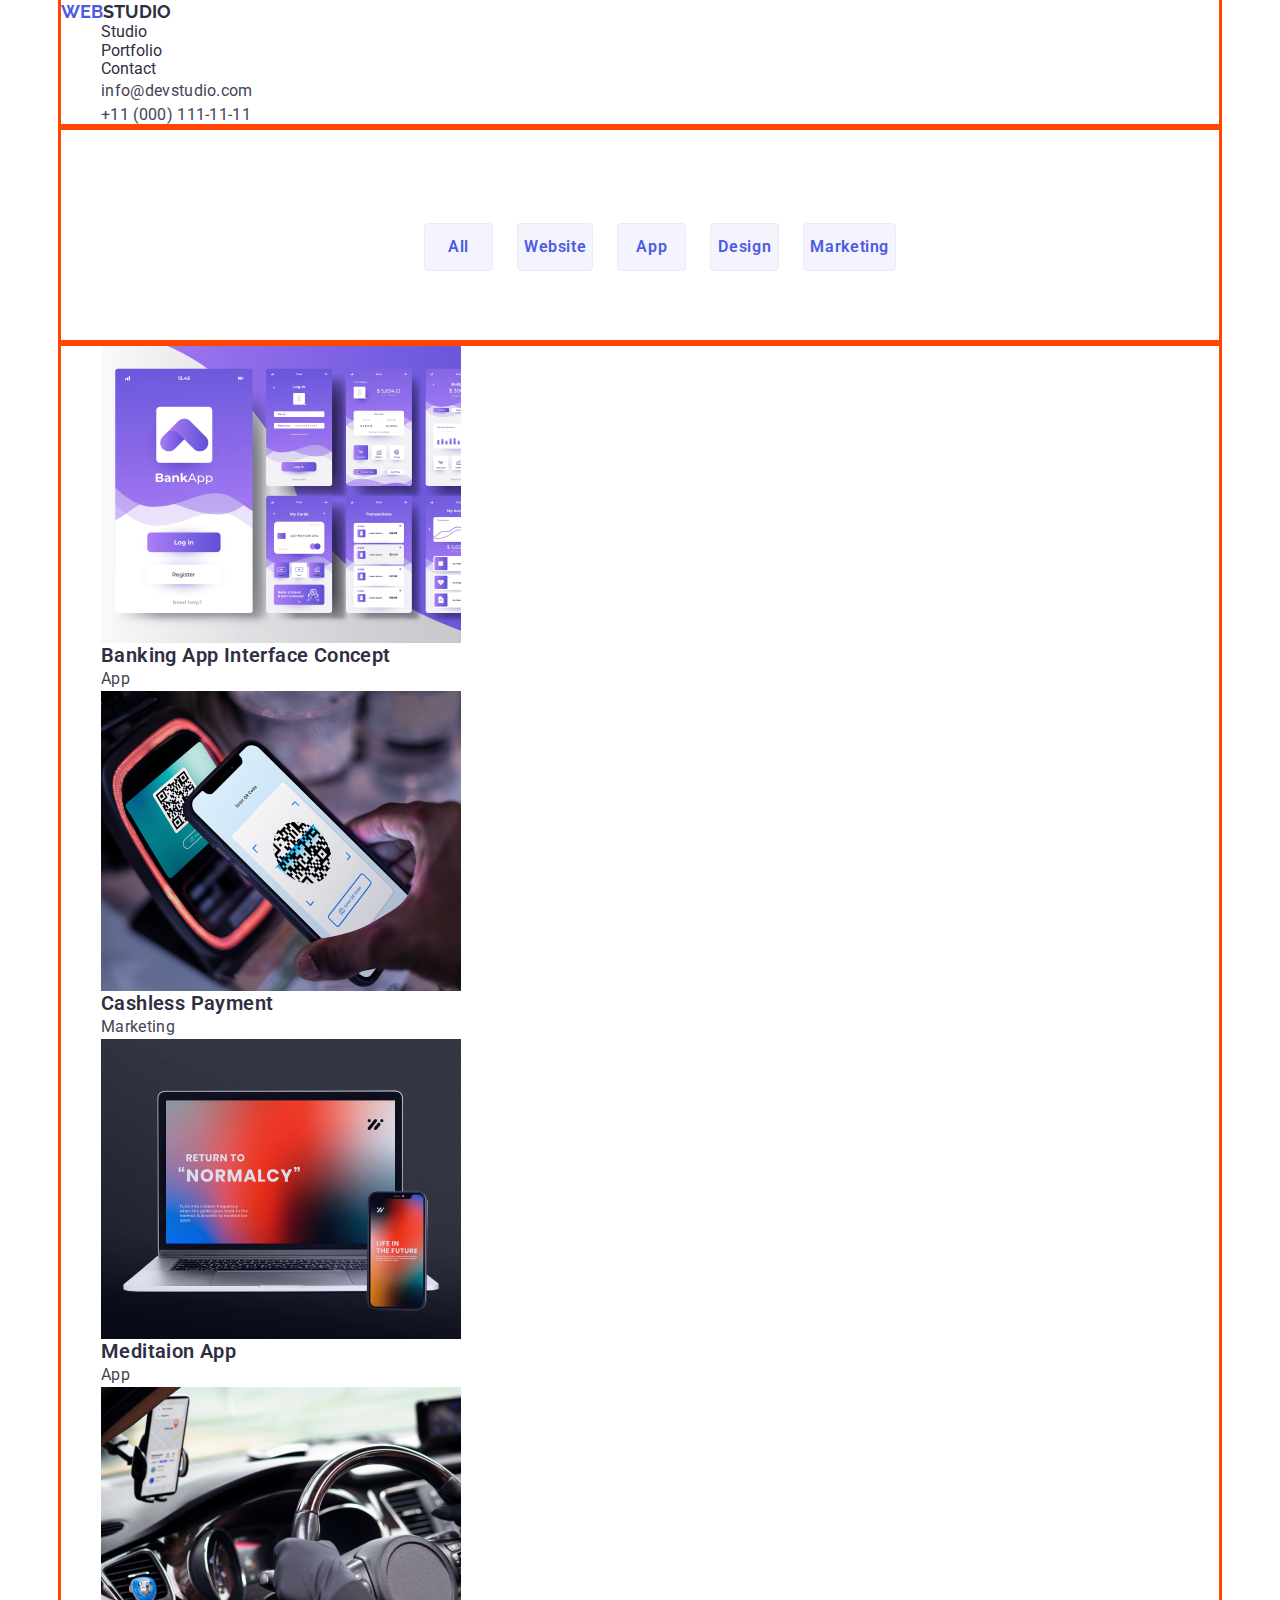
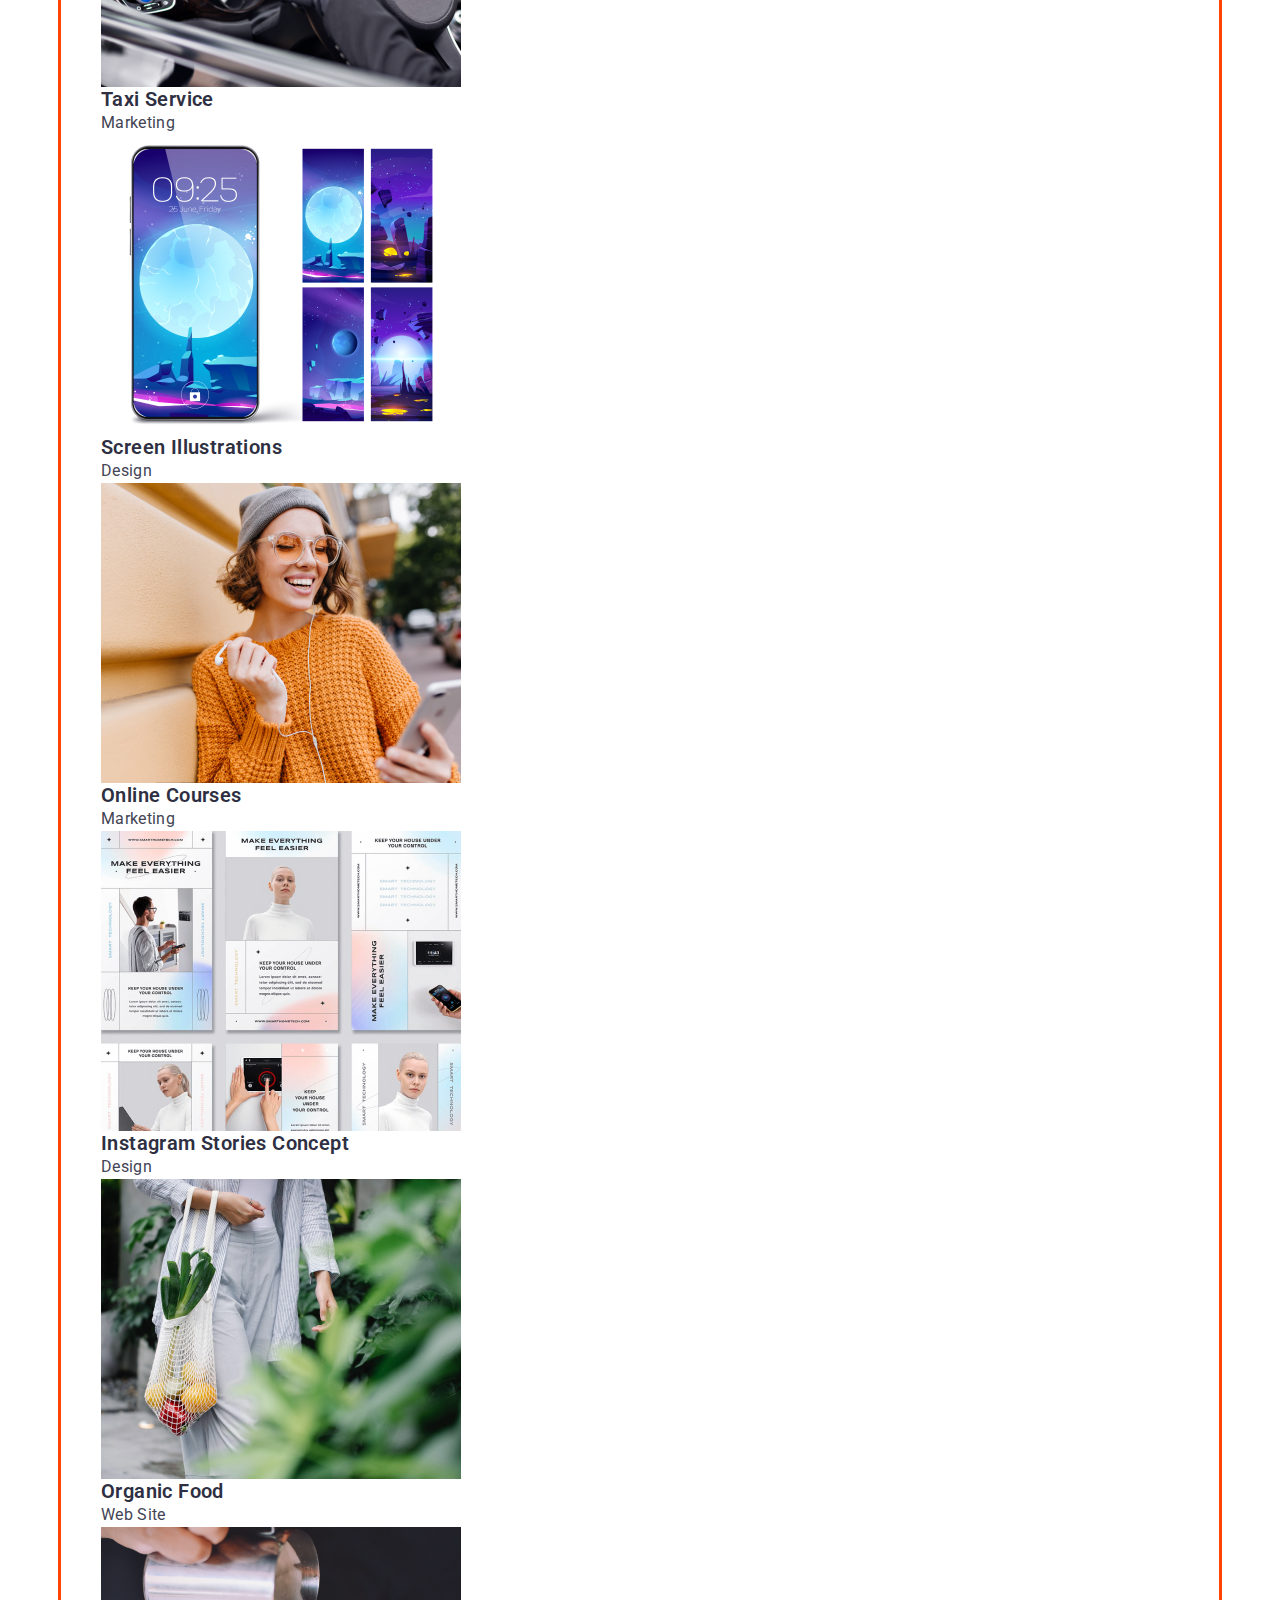
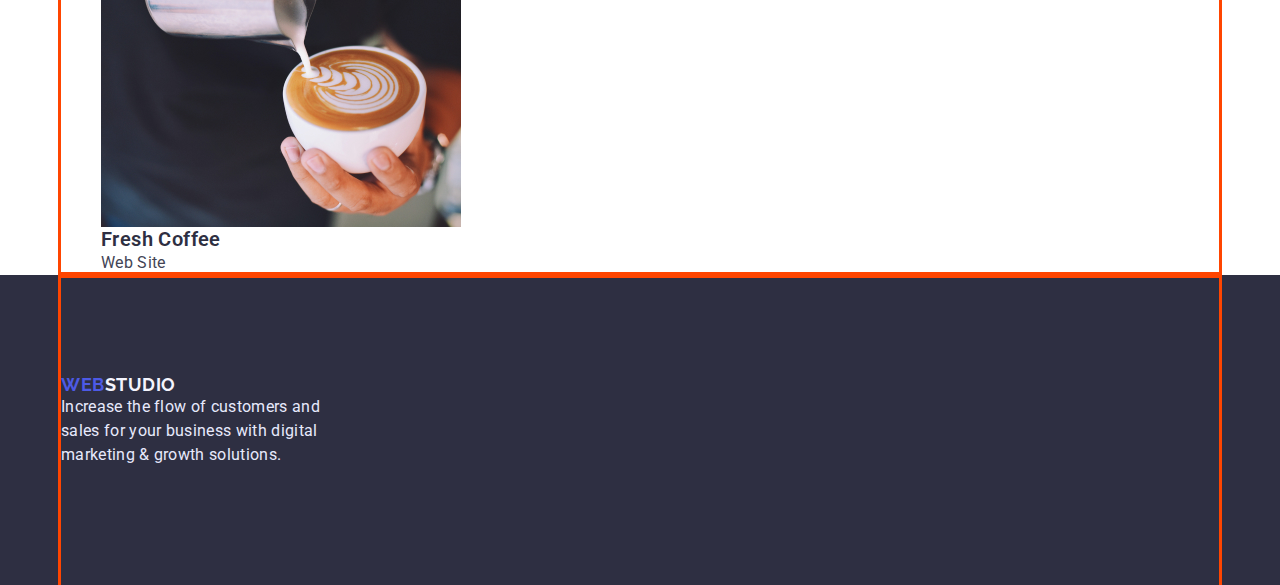
==== portfolio.html @ 795d3975 "portfolio blocks" ====
<!DOCTYPE html>
<html lang="en">
<head>
    <meta charset="UTF-8">
    <meta http-equiv="X-UA-Compatible" content="IE=edge">
    <meta name="viewport" content="width=device-width, initial-scale=1.0">
    <title>Portfolio</title>
    <link rel="preconnect" href="https://fonts.googleapis.com">
    <link rel="preconnect" href="https://fonts.gstatic.com" crossorigin>
    <link href="https://fonts.googleapis.com/css2?family=Raleway:wght@700&family=Roboto:wght@400;500;700;900&display=swap" rel="stylesheet">    
    <link rel="stylesheet" href="https://cdnjs.cloudflare.com/ajax/libs/modern-normalize/1.0.0/modern-normalize.min.css"/>
    <link rel="stylesheet" href="css/styles.css">
</head>
<body class="body">
   
    <!--header-->
    <header class="header">
        <div class="container">
            <a href="./index.html" class="logo">Web<span class="logo-studio">Studio</span></a>
            <nav>
                <ul class="nav">
                    <li class="nav-member"><a href ="./index.html" class="nav-link">Studio</a></li>
                    <li class="nav-member"><a href ="./portfolio.html" class="nav-link">Portfolio</a></li>
                    <li class="nav-member"><a href ="./contact.html" class="nav-link">Contact</a></li>
                  </ul>
                  <uL class="contacts">
                    <li class="contacts-member"><a href="mailto:info@devstudio.com" class="contacts-link">info@devstudio.com</a></li>
                    <li class="contacts-member"><a href="tel:+11(000)111-11-11" class="contacts-link">+11 (000) 111-11-11</a></li>
                </ul>
            </nav>
        </div>
    </header>   
    <!--main-->
    <main>
        <div class="container">
        <h1 class="hidden"></h1>
         <ul class="button-list">
            <li class="button-list-member"><button type="button" class="portfolio-button">All</button></li>
            <li class="button-list-member"><button type="button" class="portfolio-button">Website</button></li>
            <li class="button-list-member"><button type="button" class="portfolio-button">App</button></li>
            <li class="button-list-member"><button type="button" class="portfolio-button">Design</button></li>
            <li class="button-list-member"><button type="button" class="portfolio-button">Marketing</button></li>
         </ul>
        </div>
    <div class="container">
        <ul class="image-list">
            <li class="image-list-member"><img src = "./images/portf1.jpg" alt ="Image missing" width="360"> 
                <h3 class="image-title">Banking App Interface Concept</h3><p class="image-type">App</p>
            </li>
            <li class="image-list-member"><img src = "./images/portf2.jpg" alt ="Image missing" width="360"> 
                <h3 class="image-title">Cashless Payment</h3><p class="image-type">Marketing</p>
            </li>
            <li class="image-list-member"><img src = "./images/portf3.jpg" alt ="Image missing" width="360"> 
                <h3 class="image-title">Meditaion App</h3><p class="image-type">App</p>
            </li>
            <li class="image-list-member"><img src = "./images/portf4.jpg" alt ="Image missing" width="360"> 
               <h3 class="image-title">Taxi Service</h3><p class="image-type">Marketing</p>
            </li>
            <li class="image-list-member"><img src = "./images/portf5.jpg" alt ="Image missing" width="360"> 
               <h3 class="image-title">Screen Illustrations</h3><p class="image-type">Design</p>
            </li>
            <li class="image-list-member"><img src = "./images/portf6.jpg" alt ="Image missing" width="360"> 
                <h3 class="image-title">Online Courses</h3><p class="image-type">Marketing</p>
            </li>
            <li class="image-list-member"><img src = "./images/portf7.jpg" alt ="Image missing" width="360"> 
                <h3 class="image-title">Instagram Stories Concept</h3><p class="image-type">Design</p>
            </li>
            <li class="image-list-member"><img src = "./images/portf8.jpg" alt ="Image missing" width="360"> 
                <h3 class="image-title">Organic Food</h3><p class="image-type">Web Site</p>
            </li>
            <li class="image-list-member"><img src = "./images/portf9.jpg" alt ="Image missing" width="360"> 
                <h3 class="image-title">Fresh Coffee</h3><p class="image-type">Web Site</p>
           </li>
        </ul>
    </div>
    </main>
    <!--footer-->
    <footer class="footer">
        <div class="container-footer">
            <a href="./index.html" class="footer-logo">Web<span class="footer-logo-studio">Studio</span></a>
            <p class="footer-text"> Increase the flow of customers and sales for your business 
            with digital marketing & growth solutions.</p>
        </div>
    </footer>
</body>
</html>
---- css/styles.css ----
/* header color #2E2F42;*/
/*standard color #434455;*/
/*accent color for buttons, :hover, :active and other stuff #4D5AE5;*/

/*-------------common styles-------------*/

/*root*/
:root{
--standard-white-color: #ffffff;
--text-color: #434455;
--title-text-color: #2E2F42;
--subtle-dark-color: #8E8F99;
--active-color: #4D5AE5;
--accent-color: #E7E9FC;
--light-white-color: #F4F4FD;

}
/*box-sizing*/
*, ::after,::before{
    box-sizing: border-box;
}
/*blocking header margins*/
img {
    display: block;
}
h1,h2,h3,h4,h5,h6, ul, li, p {
    margin: 0;
}
/* pages background color */
.body{
   background-color: var(--standard-white-color);
   color: var(--text-color);
   font-family: Roboto, Raleway, sans-serif;
   
}
/*container*/
.container{
    width: 1158px;
    margin-left: auto;
    margin-right: auto;
    outline: 3px solid orangered;
   
}
.container-footer{
    width: 1158px;
    margin-left: auto;
    margin-right: auto;
    outline: 3px solid orangered;
    height: 310px;
    padding-top: 100px;
    padding-bottom: 100px;
}
/*logo, contacts and nav*/

.logo{
    font-family: 'Raleway', sans-serif;
  
    font-weight: 700;
    font-size: 18px;
    line-height: 1.3;
    color: var(--active-color);
    text-decoration: none;
    text-transform: uppercase;

}
.logo-studio{
    font-family: 'Raleway', sans-serif;
    font-weight: 700;
    font-size: 18px;
    line-height: 1.3;
    color: var(--title-text-color);
    text-decoration: none;
    text-transform: uppercase;

}
.nav-link{
    color: var(--title-text-color);
    text-decoration: none;
}
.nav-member{
    list-style-type: none;    
}
.nav-member:not(:last-child){
    padding-right: 40px;
}
.contacts-member{
    list-style-type: none;
}
.contacts-member:not(:last-child){
    padding-right: 40px;
}

.contacts-link{
    color: var(--text-color);
    text-decoration: none;
    font-size: 16px;
    line-height: 1.5;
    letter-spacing: 0.02em;
}

/*footer*/
.footer{
    background: var(--title-text-color);
    

}
.footer-logo{
    font-family: 'Raleway', sans-serif;
    font-weight: 700;
    font-size: 18px;
    line-height: 1.16;
    align-items: center;
    letter-spacing: 0.03em;
    text-transform: uppercase;
    color: var(--active-color);
    text-decoration: none;
    width: 44px;
    height: 22px;
    
}
.footer-logo-studio{
    font-family: 'Raleway', sans-serif;
    font-weight: 700;
    font-size: 18px;
    line-height: 1.16;
    align-items: center;
    letter-spacing: 0.03em;
    text-transform: uppercase;
    color: var(--light-white-color);
    text-decoration: none;
    width: 44px;
    height: 22px;
    
}
.footer-text{
    font-weight: 400;
    font-size: 16px;
    line-height: 1.5;
    letter-spacing: 0.02em;
    color: var(--accent-color);
    width: 264px;
    height: 72px;
   
}

 /*-------------index.html styles-------------*/
/*banner*/
.banner{
    background: var(--title-text-color);
    text-align: center;
    width: 1158px;
    margin-left: auto;
    margin-right: auto;
   
}
.banner-logo{
    font-weight: 600;
    font-size: 56px;
    line-height: 1.07;
    letter-spacing: 0.02em;
    color: var(--standard-white-color);
    margin-bottom: 48px;
    padding-top: 192px;

}
/*button index.html*/
.button{
    font-family: 'Roboto', sans-serif;
    font-weight: 600;
    font-size: 16px;
    line-height: 1.18;
    letter-spacing: 0.04em;
    color: var(--standard-white-color);
    border-color: transparent;
    background: var(--active-color);
    box-shadow: 0px 4px 4px rgba(0, 0, 0, 0.15);
    border-radius: 4px;
    cursor: pointer;
    width: 170px;
    height: 51px;
    margin-bottom: 192px;
    
    
    }
/*important-points index.html*/
.important-points{
    display:flex;
    padding-top: 120px;
    flex-wrap: nowrap;
    
}

.important-points-member{
    padding-right: 24px;
}
.important-points-member{
    list-style-type: none;
    width: 288px;
}
.important-points-title{
    font-weight: 600;
    font-size: 20px;
    line-height: 1.2;
    letter-spacing: 0.02em;
    color: var(--title-text-color);
    padding-bottom: 8px;
    
}
.important-points-description{
    font-size: 16px;
    line-height: 1.5;
    letter-spacing: 0.02em;
    color: var(--text-color);
}
/*activities index.html*/
.activities-title{
    font-weight: 600;
    font-size: 36px;
    line-height: 1.11;
    text-align: center;
    letter-spacing: 0.02em;
    text-transform: capitalize;
    color: var(--title-text-color);
   padding-bottom: 72px;
   padding-top: 120px;
}
.activities-list{
    padding-bottom: 120px;
}
.activities-member{
    list-style-type: none;
}
/*teamcards index.html*/
.teamcards-member{
    list-style-type: none;
     
}
.teamcards{
    background: var(--light-white-color);
}


.teamcards-title{
    font-weight: 600;
    font-size: 36px;
    line-height: 1.11;
    text-align: center;
    letter-spacing: 0.02em;
    text-transform: capitalize;
    color: var(--title-text-color);
    padding-top: 120px;
    padding-bottom: 72px;
    
}
.teamcards-list{
    padding-bottom: 72px;
}
/*-------------portfolio.html styles-------------*/
/*buttons and image lists*/
.hidden{
    position: absolute;
    width: 1px;
    height: 1px;
    margin: -1px;
    border: 0;
    padding: 0;
    white-space: nowrap;
    clip-path: inset(100%);
    clip: rect(0 0 0 0);
    overflow: hidden;
}
.button-list{
    display: flex;
    padding-top: 96px;
    padding-bottom: 72px;
    justify-content: center ;
}
.button-list-member{
list-style-type: none;
}
.button-list-member:not(:last-child){
    padding-right: 24px;
}
.image-list-member{
    list-style-type: none;
}
.portfolio-button{
    font-family: 'Roboto', sans-serif;
    font-weight: 600;
    font-size: 16px;
    line-height: 1.5;
    letter-spacing: 0.04em;
    color: var(--active-color);
    background: var(--light-white-color);
    border: 1px solid var(--accent-color);
    border-radius: 4px;
    cursor: pointer;
    min-width: 69px;
    height: 48px;
}


.image-title{
    font-weight: 600;
    font-size: 20px;
    line-height: 1.2;
    letter-spacing: 0.02em;
    color: var(--title-text-color);
}
.image-type{
    font-size: 16px;
    line-height: 1.5;
    letter-spacing: 0.02em;
    color: var(--text-color);
    
}
/*-------------hover and active styles for both pages-------------*/
.nav-link:hover{
    color: var(--active-color);
}
.contacts-link:hover{
    color: var(--active-color);
}
.button:hover{
    background: var(--active-color);
    box-shadow: 0px 1px 6px rgba(46, 47, 66, 0.08), 0px 1px 1px rgba(46, 47, 66, 0.16), 0px 2px 1px rgba(46, 47, 66, 0.08);
    border-radius: 4px;
}
.portfolio-button:active{
    color: var(--standard-white-color);
    background: var(--active-color);
    box-shadow: 0px 3px 1px rgba(0, 0, 0, 0.1), 0px 2px 1px rgba(0, 0, 0, 0.08), 0px 2px 2px rgba(0, 0, 0, 0.12);
    border-radius: 4px;
     border: var(--active-color)
}
.portfolio-button:hover{
    color: var(--standard-white-color);
    background: var(--active-color);
    box-shadow: 0px 1px 6px rgba(46, 47, 66, 0.08), 0px 1px 1px rgba(46, 47, 66, 0.16), 0px 2px 1px rgba(46, 47, 66, 0.08);
    border-radius: 4px;
    border: var(--active-color);
}
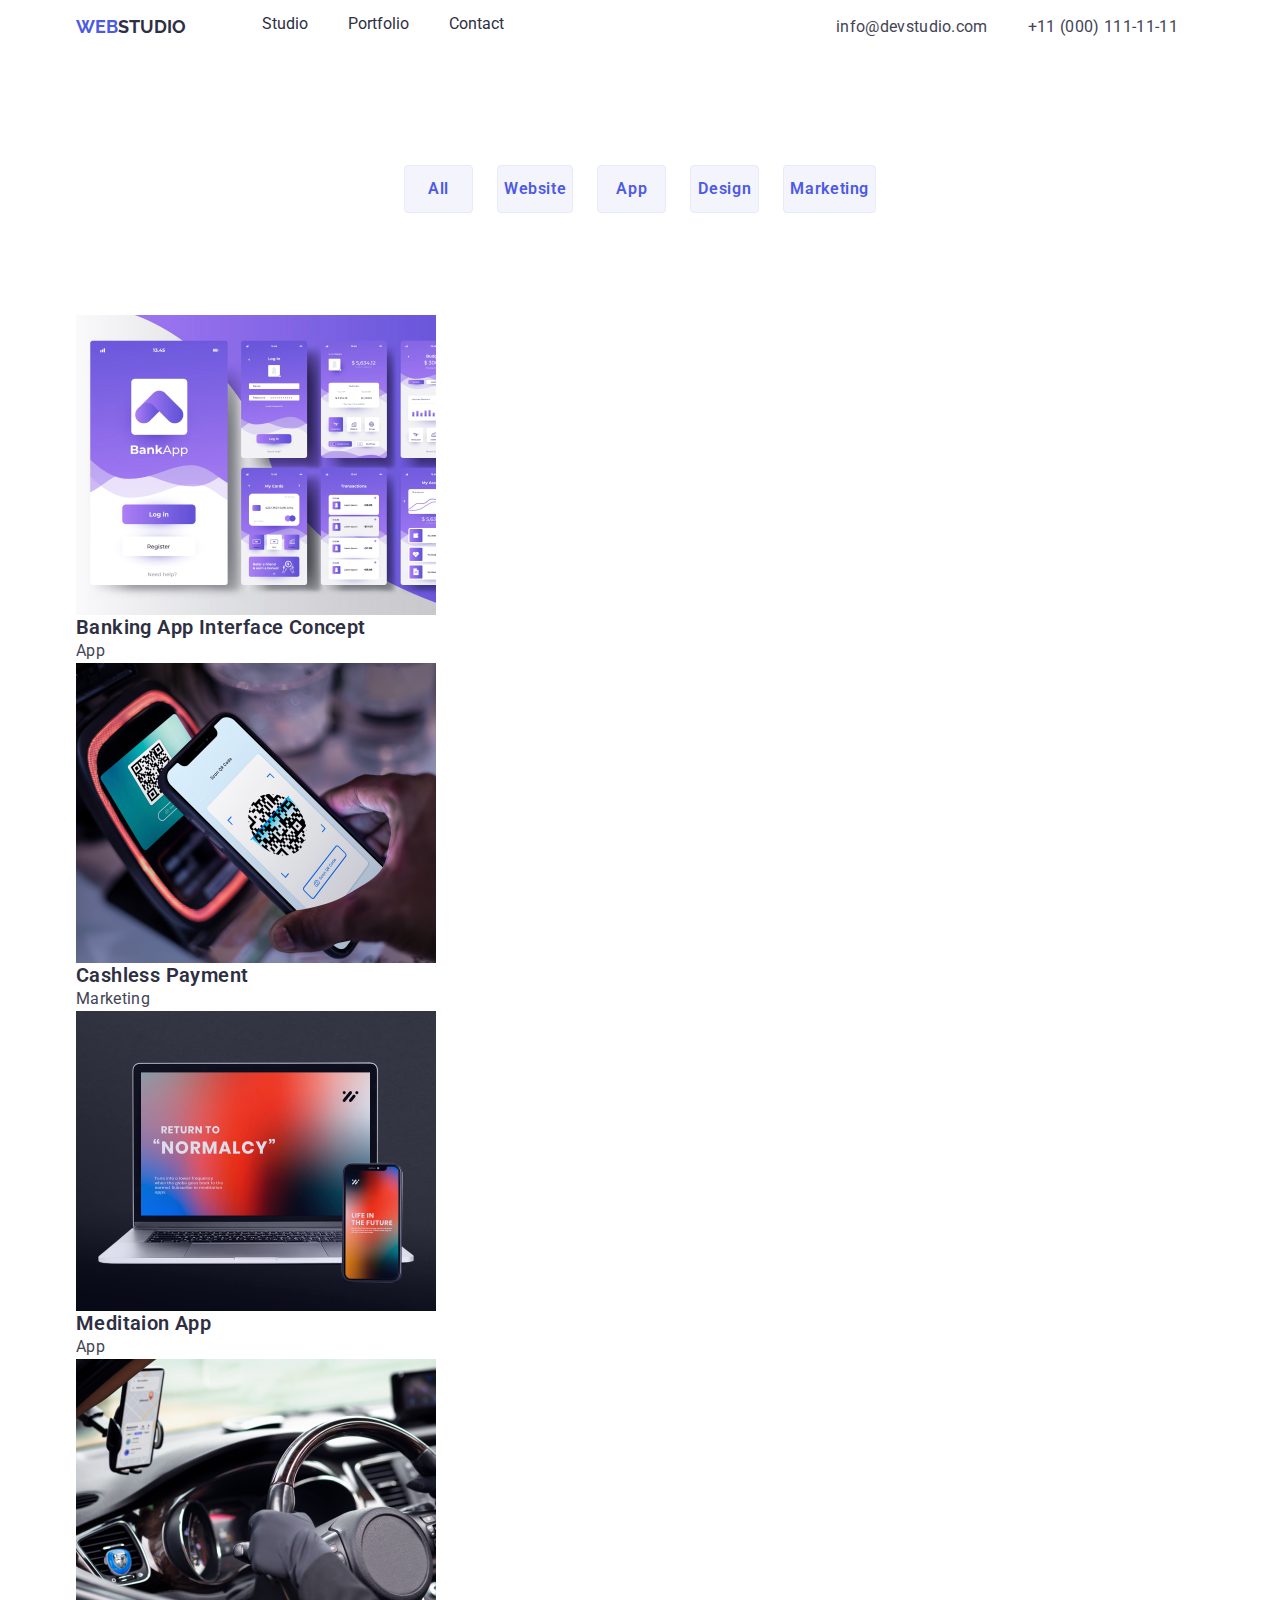
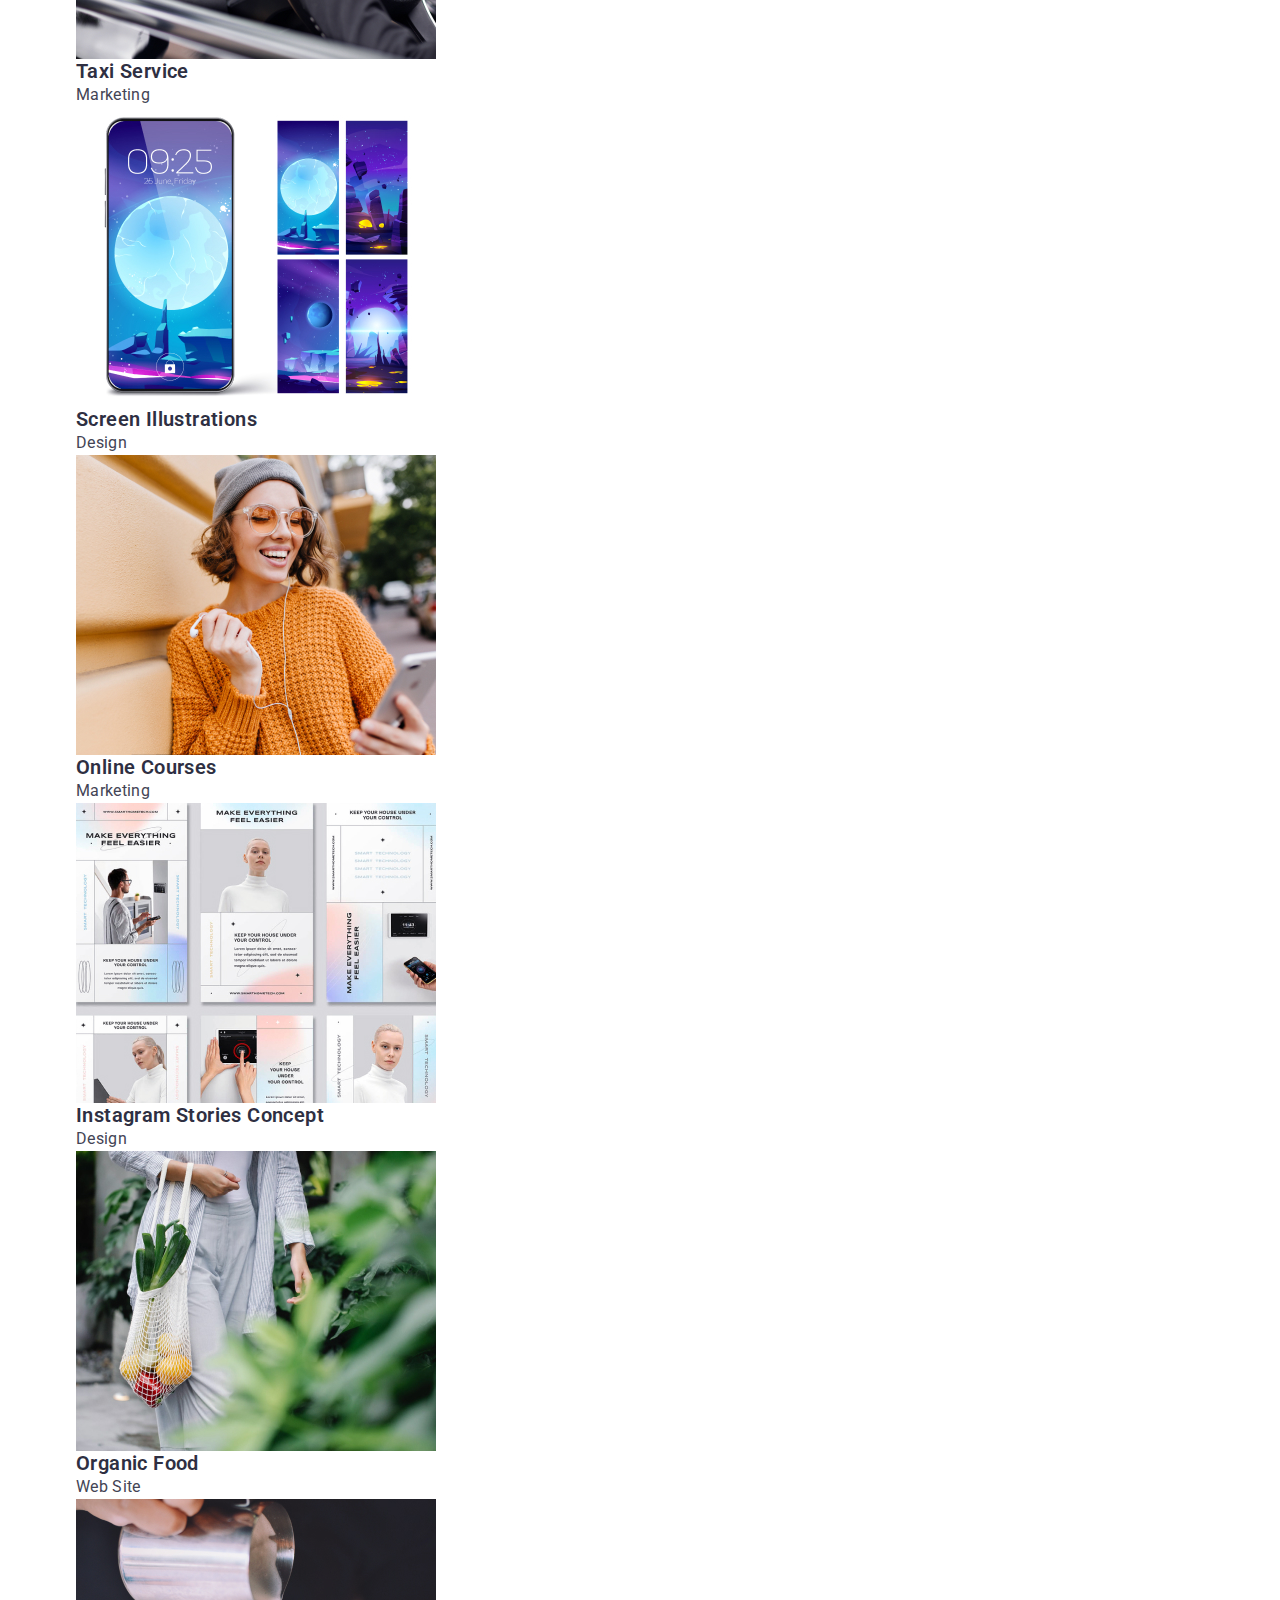
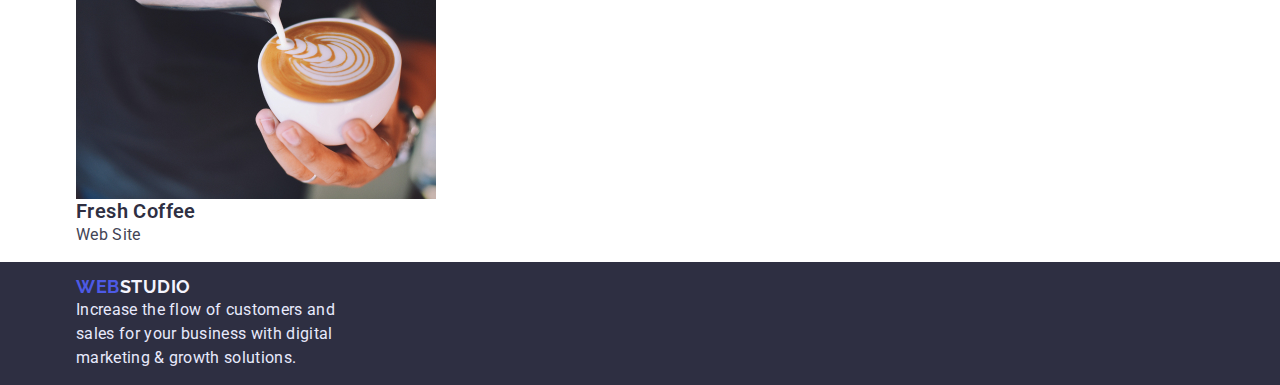
==== commit 82ba4dea: "header fix" ====
--- a/portfolio.html
+++ b/portfolio.html
@@ -15,20 +15,20 @@
    
     <!--header-->
     <header class="header">
-        <div class="container">
+        <nav class="container">
             <a href="./index.html" class="logo">Web<span class="logo-studio">Studio</span></a>
-            <nav>
-                <ul class="nav">
+            
+                <ul class="nav-list">
                     <li class="nav-member"><a href ="./index.html" class="nav-link">Studio</a></li>
                     <li class="nav-member"><a href ="./portfolio.html" class="nav-link">Portfolio</a></li>
                     <li class="nav-member"><a href ="./contact.html" class="nav-link">Contact</a></li>
-                  </ul>
-                  <uL class="contacts">
+                </ul>
+                <ul class="contacts">
                     <li class="contacts-member"><a href="mailto:info@devstudio.com" class="contacts-link">info@devstudio.com</a></li>
                     <li class="contacts-member"><a href="tel:+11(000)111-11-11" class="contacts-link">+11 (000) 111-11-11</a></li>
                 </ul>
             </nav>
-        </div>
+       
     </header>   
     <!--main-->
     <main>
--- a/css/styles.css
+++ b/css/styles.css
@@ -25,6 +25,7 @@
 }
 h1,h2,h3,h4,h5,h6, ul, li, p {
     margin: 0;
+    padding: 0;
 }
 /* pages background color */
 .body{
@@ -38,20 +39,29 @@
     width: 1158px;
     margin-left: auto;
     margin-right: auto;
-    outline: 3px solid orangered;
+    padding: 15px 15px;
+    
    
 }
 .container-footer{
     width: 1158px;
     margin-left: auto;
     margin-right: auto;
-    outline: 3px solid orangered;
-    height: 310px;
     padding-top: 100px;
     padding-bottom: 100px;
+    padding: 15px 15px;
 }
 /*logo, contacts and nav*/
-
+nav{
+    display: flex;
+}
+.nav-list{
+    display: flex;
+}
+
+.contacts{
+    display: flex;
+}
 .logo{
     font-family: 'Raleway', sans-serif;
   
@@ -80,14 +90,20 @@
 .nav-member{
     list-style-type: none;    
 }
-.nav-member:not(:last-child){
-    padding-right: 40px;
+.nav-list{
+    margin-left: 76px;
+}
+.nav-list li:not(:last-child){
+    margin-right: 40px;
+}
+.contacts{
+    margin-left: 332px;
 }
 .contacts-member{
     list-style-type: none;
 }
-.contacts-member:not(:last-child){
-    padding-right: 40px;
+.contacts li:not(:last-child){
+  margin-right: 40px;
 }
 
 .contacts-link{
@@ -148,9 +164,7 @@
 .banner{
     background: var(--title-text-color);
     text-align: center;
-    width: 1158px;
-    margin-left: auto;
-    margin-right: auto;
+    
    
 }
 .banner-logo{
@@ -178,24 +192,23 @@
     cursor: pointer;
     width: 170px;
     height: 51px;
-    margin-bottom: 192px;
-    
-    
+    margin-bottom: 192px;  
     }
 /*important-points index.html*/
 .important-points{
     display:flex;
     padding-top: 120px;
     flex-wrap: nowrap;
-    
-}
+  
+}
+
 
 .important-points-member{
-    padding-right: 24px;
-}
-.important-points-member{
-    list-style-type: none;
-    width: 288px;
+    list-style-type: none;
+    width: 264px;
+}
+.important-points li:not(:last-child){
+    margin-right: 24px;
 }
 .important-points-title{
     font-weight: 600;
@@ -221,24 +234,30 @@
     letter-spacing: 0.02em;
     text-transform: capitalize;
     color: var(--title-text-color);
-   padding-bottom: 72px;
-   padding-top: 120px;
+    padding-bottom: 72px;
+    padding-top: 120px;
 }
 .activities-list{
     padding-bottom: 120px;
+    display: flex;
 }
 .activities-member{
     list-style-type: none;
+}
+.activities-list li:not(:last-child){
+   margin-right: 24px;
 }
 /*teamcards index.html*/
 .teamcards-member{
     list-style-type: none;
-     
-}
+}
+
 .teamcards{
     background: var(--light-white-color);
 }
-
+.teamcards-list li:not(:last-child){
+   margin-right: 24px;
+}
 
 .teamcards-title{
     font-weight: 600;
@@ -254,6 +273,7 @@
 }
 .teamcards-list{
     padding-bottom: 72px;
+    display: flex;
 }
 /*-------------portfolio.html styles-------------*/
 /*buttons and image lists*/
@@ -278,8 +298,8 @@
 .button-list-member{
 list-style-type: none;
 }
-.button-list-member:not(:last-child){
-    padding-right: 24px;
+.button-list li:not(:last-child){
+    margin-right: 24px;
 }
 .image-list-member{
     list-style-type: none;
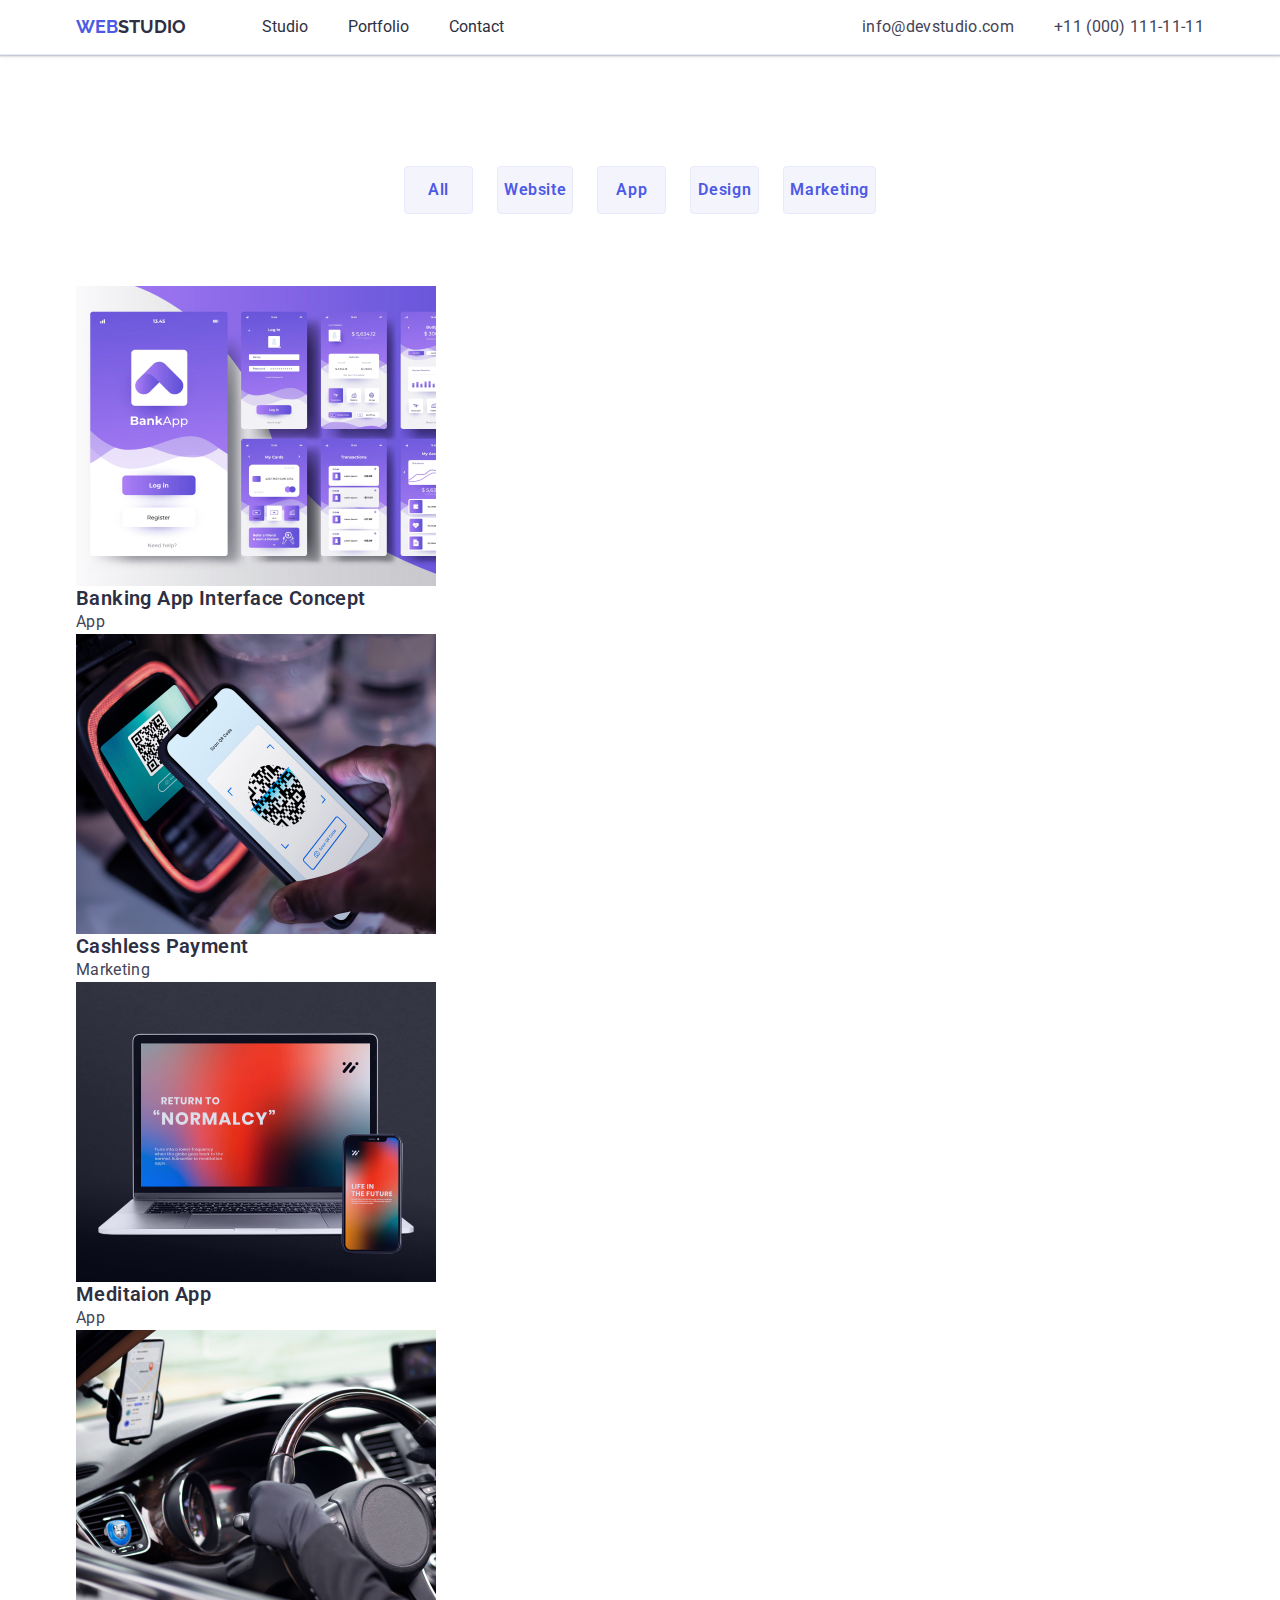
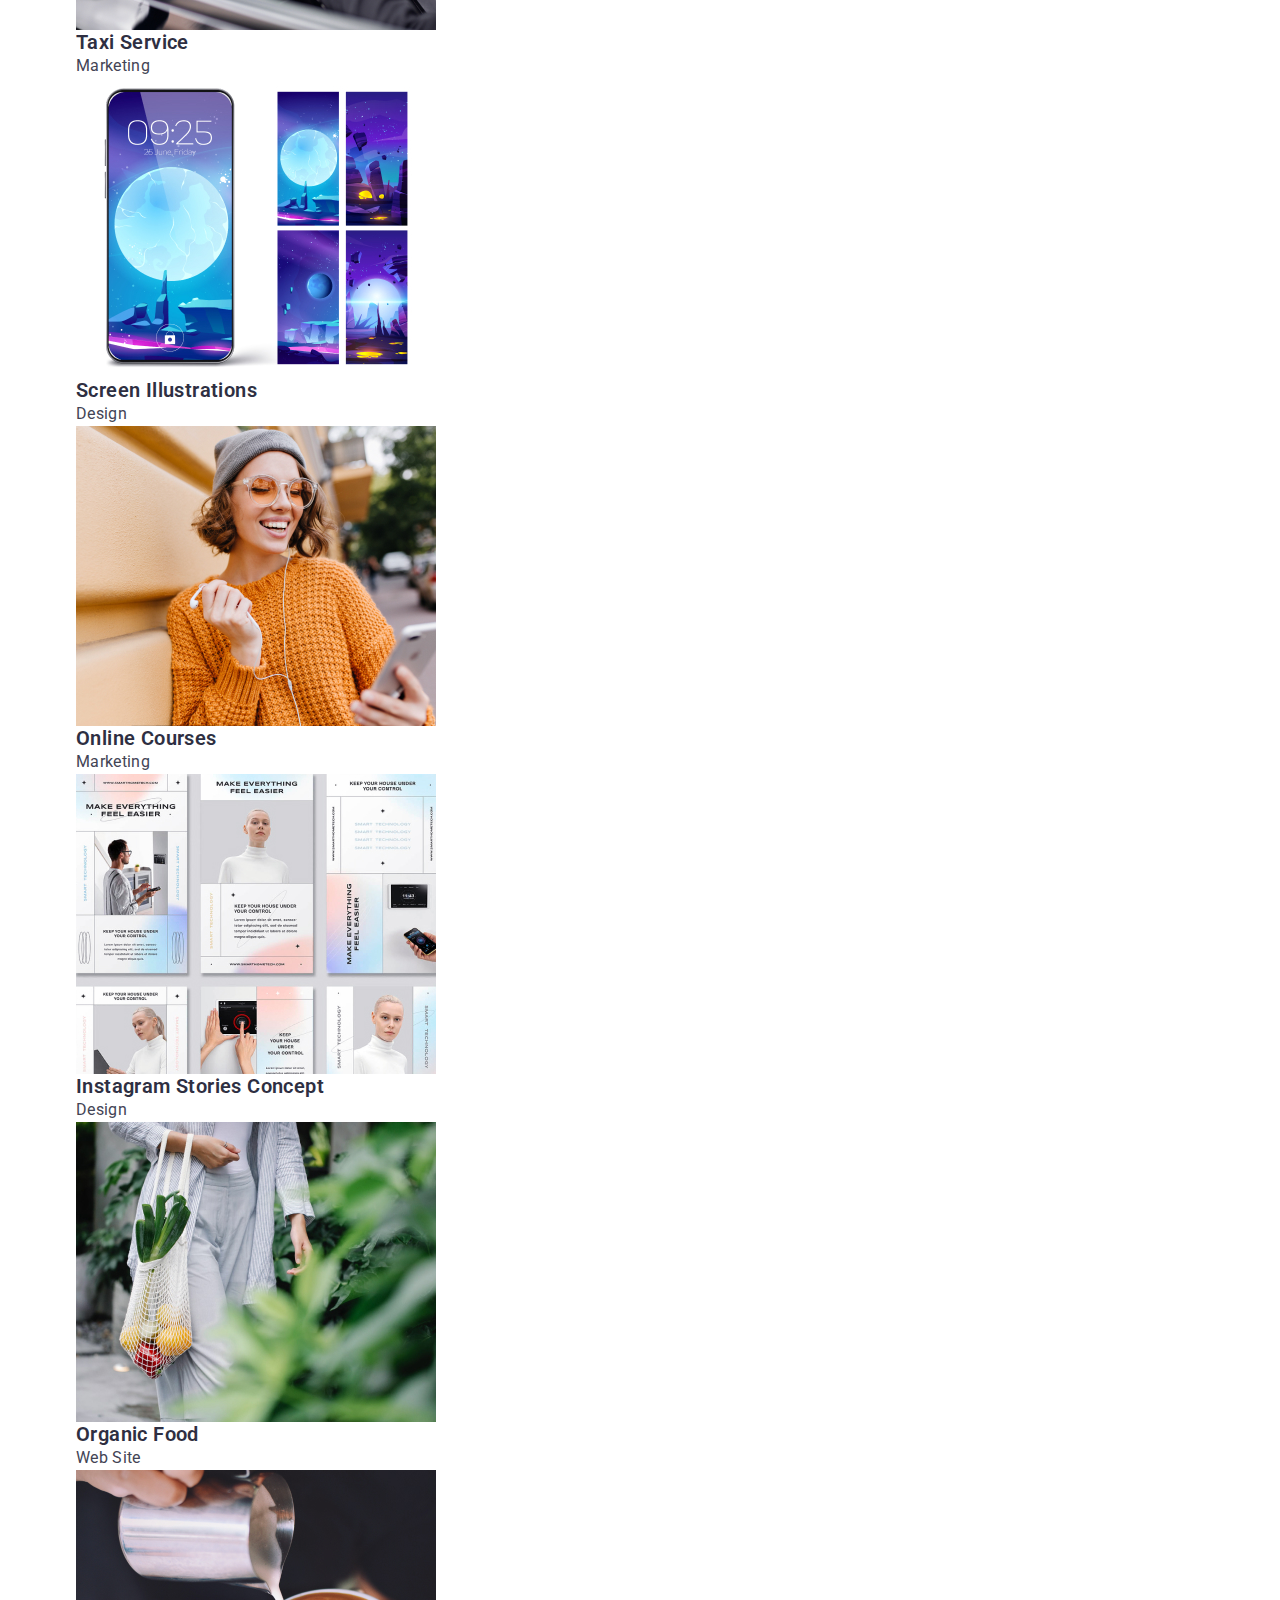
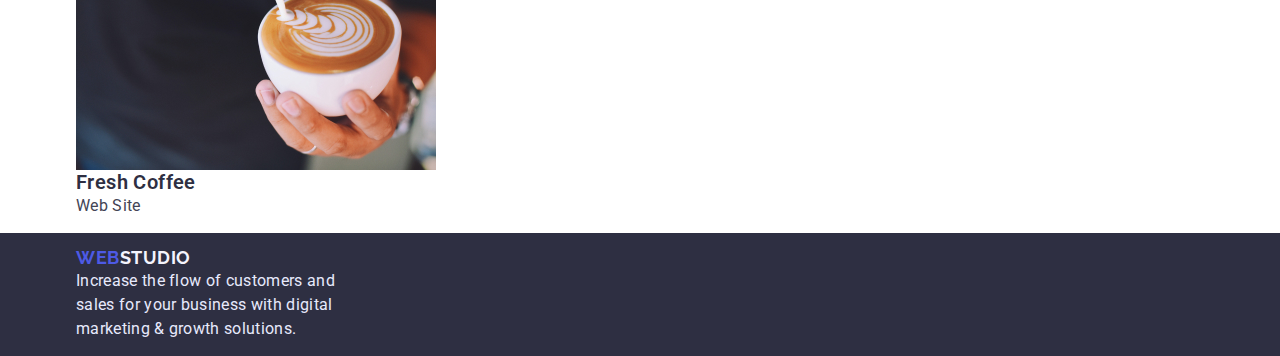
==== commit 21bc51aa: "card flexboxes and blocks" ====
--- a/portfolio.html
+++ b/portfolio.html
@@ -33,46 +33,44 @@
     <!--main-->
     <main>
         <div class="container">
-        <h1 class="hidden"></h1>
-         <ul class="button-list">
-            <li class="button-list-member"><button type="button" class="portfolio-button">All</button></li>
-            <li class="button-list-member"><button type="button" class="portfolio-button">Website</button></li>
-            <li class="button-list-member"><button type="button" class="portfolio-button">App</button></li>
-            <li class="button-list-member"><button type="button" class="portfolio-button">Design</button></li>
-            <li class="button-list-member"><button type="button" class="portfolio-button">Marketing</button></li>
-         </ul>
+            <h1 class="hidden"></h1>
+            <ul class="button-list">
+                <li class="button-list-member"><button type="button" class="portfolio-button">All</button></li>
+                <li class="button-list-member"><button type="button" class="portfolio-button">Website</button></li>
+                <li class="button-list-member"><button type="button" class="portfolio-button">App</button></li>
+                <li class="button-list-member"><button type="button" class="portfolio-button">Design</button></li>
+                <li class="button-list-member"><button type="button" class="portfolio-button">Marketing</button></li>
+            </ul>
+            <ul class="image-list">
+                <li class="image-list-member"><img src = "./images/portf1.jpg" alt ="Image missing" width="360"> 
+                    <h3 class="image-title">Banking App Interface Concept</h3><p class="image-type">App</p>
+                </li>
+                <li class="image-list-member"><img src = "./images/portf2.jpg" alt ="Image missing" width="360"> 
+                    <h3 class="image-title">Cashless Payment</h3><p class="image-type">Marketing</p>
+                </li>
+                <li class="image-list-member"><img src = "./images/portf3.jpg" alt ="Image missing" width="360"> 
+                    <h3 class="image-title">Meditaion App</h3><p class="image-type">App</p>
+                </li>
+                <li class="image-list-member"><img src = "./images/portf4.jpg" alt ="Image missing" width="360"> 
+                <h3 class="image-title">Taxi Service</h3><p class="image-type">Marketing</p>
+                </li>
+                <li class="image-list-member"><img src = "./images/portf5.jpg" alt ="Image missing" width="360"> 
+                <h3 class="image-title">Screen Illustrations</h3><p class="image-type">Design</p>
+                </li>
+                <li class="image-list-member"><img src = "./images/portf6.jpg" alt ="Image missing" width="360"> 
+                    <h3 class="image-title">Online Courses</h3><p class="image-type">Marketing</p>
+                </li>
+                <li class="image-list-member"><img src = "./images/portf7.jpg" alt ="Image missing" width="360"> 
+                    <h3 class="image-title">Instagram Stories Concept</h3><p class="image-type">Design</p>
+                </li>
+                <li class="image-list-member"><img src = "./images/portf8.jpg" alt ="Image missing" width="360"> 
+                    <h3 class="image-title">Organic Food</h3><p class="image-type">Web Site</p>
+                </li>
+                <li class="image-list-member"><img src = "./images/portf9.jpg" alt ="Image missing" width="360"> 
+                    <h3 class="image-title">Fresh Coffee</h3><p class="image-type">Web Site</p>
+            </li>
+            </ul>
         </div>
-    <div class="container">
-        <ul class="image-list">
-            <li class="image-list-member"><img src = "./images/portf1.jpg" alt ="Image missing" width="360"> 
-                <h3 class="image-title">Banking App Interface Concept</h3><p class="image-type">App</p>
-            </li>
-            <li class="image-list-member"><img src = "./images/portf2.jpg" alt ="Image missing" width="360"> 
-                <h3 class="image-title">Cashless Payment</h3><p class="image-type">Marketing</p>
-            </li>
-            <li class="image-list-member"><img src = "./images/portf3.jpg" alt ="Image missing" width="360"> 
-                <h3 class="image-title">Meditaion App</h3><p class="image-type">App</p>
-            </li>
-            <li class="image-list-member"><img src = "./images/portf4.jpg" alt ="Image missing" width="360"> 
-               <h3 class="image-title">Taxi Service</h3><p class="image-type">Marketing</p>
-            </li>
-            <li class="image-list-member"><img src = "./images/portf5.jpg" alt ="Image missing" width="360"> 
-               <h3 class="image-title">Screen Illustrations</h3><p class="image-type">Design</p>
-            </li>
-            <li class="image-list-member"><img src = "./images/portf6.jpg" alt ="Image missing" width="360"> 
-                <h3 class="image-title">Online Courses</h3><p class="image-type">Marketing</p>
-            </li>
-            <li class="image-list-member"><img src = "./images/portf7.jpg" alt ="Image missing" width="360"> 
-                <h3 class="image-title">Instagram Stories Concept</h3><p class="image-type">Design</p>
-            </li>
-            <li class="image-list-member"><img src = "./images/portf8.jpg" alt ="Image missing" width="360"> 
-                <h3 class="image-title">Organic Food</h3><p class="image-type">Web Site</p>
-            </li>
-            <li class="image-list-member"><img src = "./images/portf9.jpg" alt ="Image missing" width="360"> 
-                <h3 class="image-title">Fresh Coffee</h3><p class="image-type">Web Site</p>
-           </li>
-        </ul>
-    </div>
     </main>
     <!--footer-->
     <footer class="footer">
--- a/css/styles.css
+++ b/css/styles.css
@@ -13,7 +13,7 @@
 --active-color: #4D5AE5;
 --accent-color: #E7E9FC;
 --light-white-color: #F4F4FD;
-
+--card-set-gap: 20px;
 }
 /*box-sizing*/
 *, ::after,::before{
@@ -52,16 +52,20 @@
     padding: 15px 15px;
 }
 /*logo, contacts and nav*/
+.header{
+    border-bottom: 1px solid #E7E9FC;
+    box-shadow:  0px 2px 1px rgba(46, 47, 66, 0.08), 0px 1px 1px rgba(46, 47, 66, 0.16), 0px 1px 6px rgba(46, 47, 66, 0.08);
+}
 nav{
     display: flex;
 }
-.nav-list{
-    display: flex;
-}
-
-.contacts{
-    display: flex;
-}
+.nav-list,
+ .contacts,
+  .logo{
+    display: flex;
+    align-items: center;
+}
+
 .logo{
     font-family: 'Raleway', sans-serif;
   
@@ -88,7 +92,8 @@
     text-decoration: none;
 }
 .nav-member{
-    list-style-type: none;    
+    list-style-type: none;  
+    display: block;  
 }
 .nav-list{
     margin-left: 76px;
@@ -97,7 +102,8 @@
     margin-right: 40px;
 }
 .contacts{
-    margin-left: 332px;
+    margin-left: auto;
+    
 }
 .contacts-member{
     list-style-type: none;
@@ -248,17 +254,9 @@
    margin-right: 24px;
 }
 /*teamcards index.html*/
-.teamcards-member{
-    list-style-type: none;
-}
-
 .teamcards{
     background: var(--light-white-color);
 }
-.teamcards-list li:not(:last-child){
-   margin-right: 24px;
-}
-
 .teamcards-title{
     font-weight: 600;
     font-size: 36px;
@@ -274,6 +272,13 @@
 .teamcards-list{
     padding-bottom: 72px;
     display: flex;
+}
+.teamcards-list li:not(:last-child){
+   margin-right: 24px;
+}
+.teamcards-member{
+    list-style-type: none;
+    flex-basis: 264px;
 }
 /*-------------portfolio.html styles-------------*/
 /*buttons and image lists*/
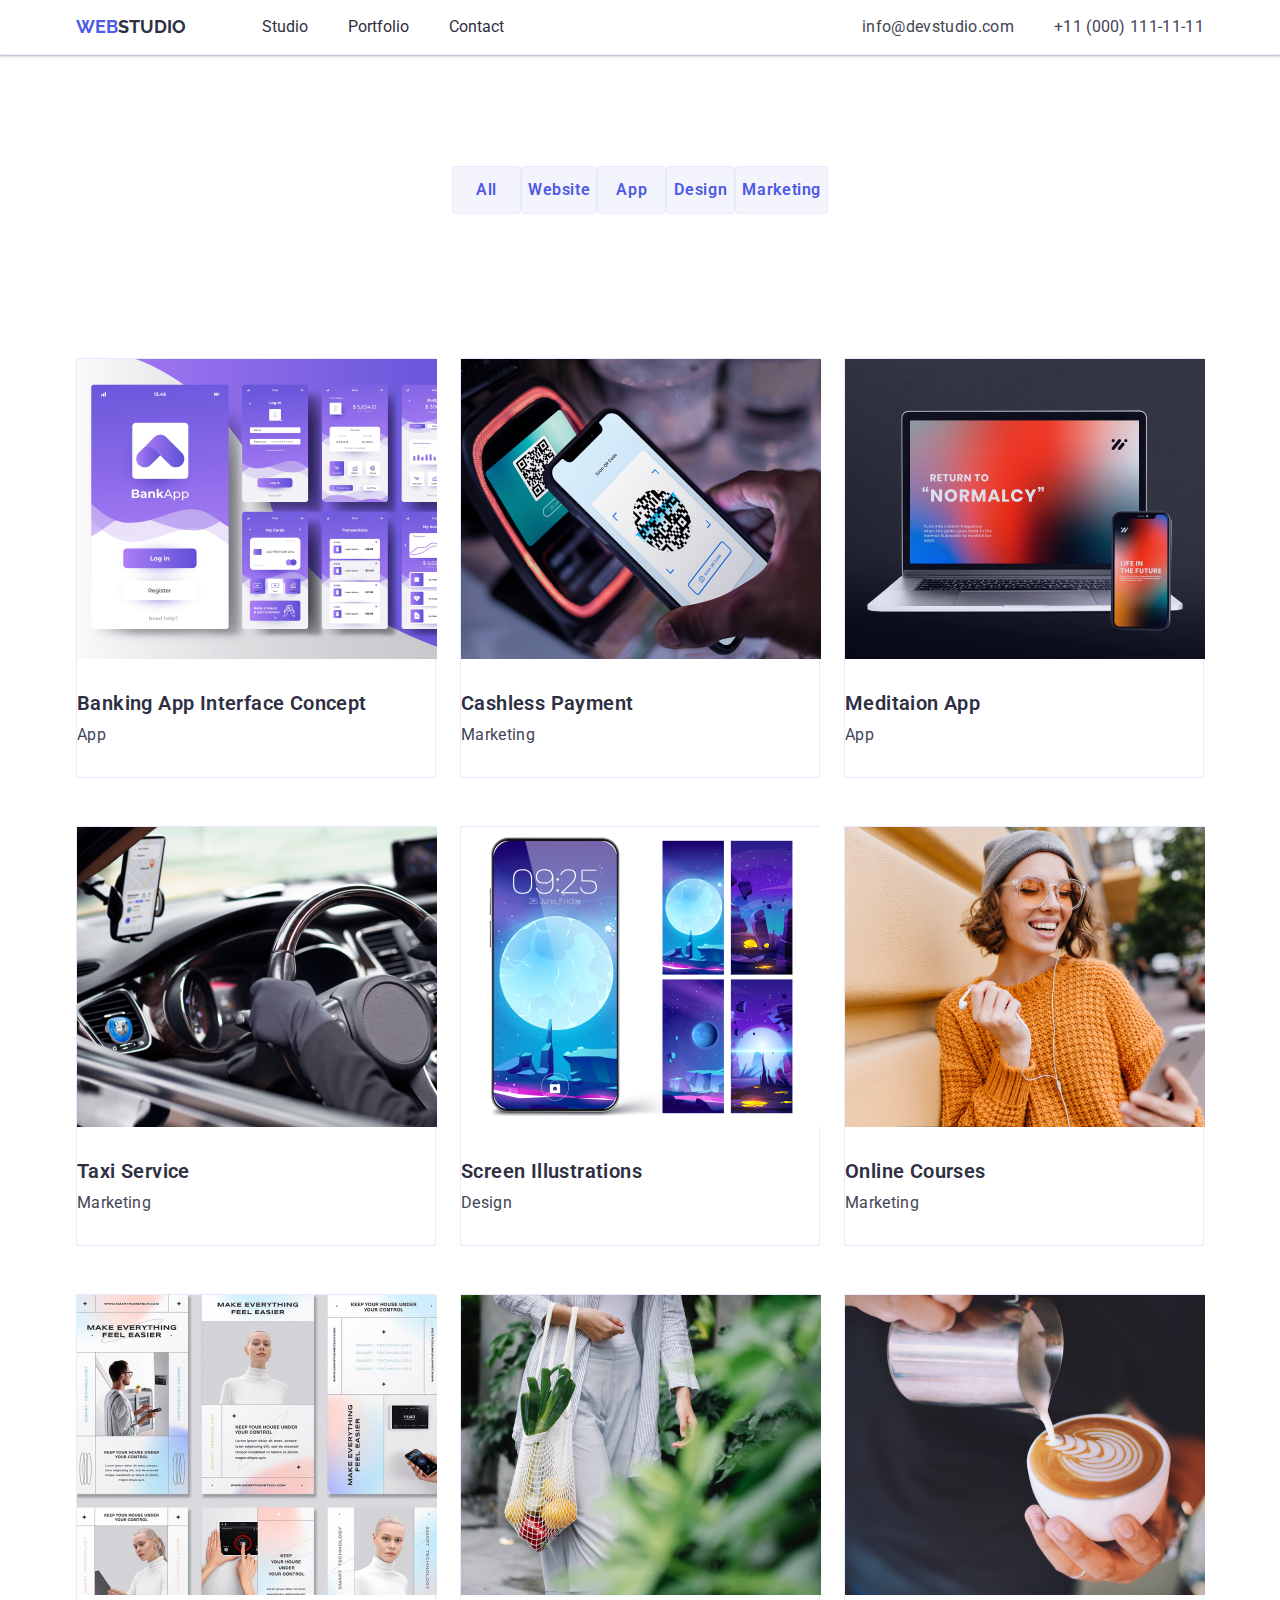
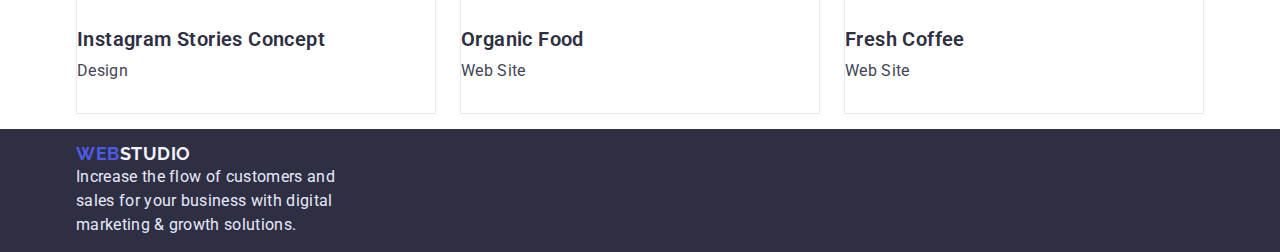
==== commit 324d3d56: "portfolio cards done, hw fin" ====
--- a/portfolio.html
+++ b/portfolio.html
@@ -42,32 +42,95 @@
                 <li class="button-list-member"><button type="button" class="portfolio-button">Marketing</button></li>
             </ul>
             <ul class="image-list">
-                <li class="image-list-member"><img src = "./images/portf1.jpg" alt ="Image missing" width="360"> 
-                    <h3 class="image-title">Banking App Interface Concept</h3><p class="image-type">App</p>
+                <li class="image-list-member">
+                    <article class="image-card">
+                    <div class="image">
+                    <img src = "./images/portf1.jpg" alt ="Image missing" width="360"></div> 
+                    <div class="image-card-content">
+                    <h3 class="image-title">Banking App Interface Concept</h3>
+                    <p class="image-type">App</p>
+                    </div>
+                    </article>
                 </li>
-                <li class="image-list-member"><img src = "./images/portf2.jpg" alt ="Image missing" width="360"> 
-                    <h3 class="image-title">Cashless Payment</h3><p class="image-type">Marketing</p>
+                <li class="image-list-member">
+                    <article class="image-card">
+                    <div class="image">
+                    <img src = "./images/portf2.jpg" alt ="Image missing" width="360"></div> 
+                    <div class="image-card-content">
+                    <h3 class="image-title">Cashless Payment</h3>
+                    <p class="image-type">Marketing</p>
+                    </div>
+                    </article>
                 </li>
-                <li class="image-list-member"><img src = "./images/portf3.jpg" alt ="Image missing" width="360"> 
-                    <h3 class="image-title">Meditaion App</h3><p class="image-type">App</p>
+                <li class="image-list-member">
+                    <article class="image-card">
+                    <div class="image">
+                    <img src = "./images/portf3.jpg" alt ="Image missing" width="360"></div> 
+                    <div class="image-card-content">
+                    <h3 class="image-title">Meditaion App</h3>
+                    <p class="image-type">App</p>
+                    </div>
+                    </article>
                 </li>
-                <li class="image-list-member"><img src = "./images/portf4.jpg" alt ="Image missing" width="360"> 
-                <h3 class="image-title">Taxi Service</h3><p class="image-type">Marketing</p>
+                <li class="image-list-member">
+                    <article class="image-card">
+                    <div class="image">
+                    <img src = "./images/portf4.jpg" alt ="Image missing" width="360"></div> 
+                    <div class="image-card-content">
+                    <h3 class="image-title">Taxi Service</h3>
+                    <p class="image-type">Marketing</p>
+                    </div>
+                    </article>
                 </li>
-                <li class="image-list-member"><img src = "./images/portf5.jpg" alt ="Image missing" width="360"> 
-                <h3 class="image-title">Screen Illustrations</h3><p class="image-type">Design</p>
+                <li class="image-list-member">
+                    <article class="image-card">
+                    <div class="image">
+                    <img src = "./images/portf5.jpg" alt ="Image missing" width="360"></div> 
+                    <div class="image-card-content">
+                    <h3 class="image-title">Screen Illustrations</h3>
+                    <p class="image-type">Design</p>
+                    </div>
+                    </article>
                 </li>
-                <li class="image-list-member"><img src = "./images/portf6.jpg" alt ="Image missing" width="360"> 
-                    <h3 class="image-title">Online Courses</h3><p class="image-type">Marketing</p>
+                <li class="image-list-member">
+                    <article class="image-card">
+                    <div class="image">
+                    <img src = "./images/portf6.jpg" alt ="Image missing" width="360"></div>
+                    <div class="image-card-content">
+                    <h3 class="image-title">Online Courses</h3>
+                    <p class="image-type">Marketing</p>
+                    </div>
+                    </article>
                 </li>
-                <li class="image-list-member"><img src = "./images/portf7.jpg" alt ="Image missing" width="360"> 
-                    <h3 class="image-title">Instagram Stories Concept</h3><p class="image-type">Design</p>
+                <li class="image-list-member">
+                    <article class="image-card">
+                    <div class="image">
+                    <img src = "./images/portf7.jpg" alt ="Image missing" width="360"></div>
+                    <div class="image-card-content">
+                    <h3 class="image-title">Instagram Stories Concept</h3>
+                    <p class="image-type">Design</p>
+                    </div>
+                    </article>
                 </li>
-                <li class="image-list-member"><img src = "./images/portf8.jpg" alt ="Image missing" width="360"> 
-                    <h3 class="image-title">Organic Food</h3><p class="image-type">Web Site</p>
+                <li class="image-list-member">
+                    <article class="image-card">
+                    <div class="image">
+                    <img src = "./images/portf8.jpg" alt ="Image missing" width="360"></div>
+                    <div class="image-card-content">
+                    <h3 class="image-title">Organic Food</h3>
+                    <p class="image-type">Web Site</p>
+                    </div>
+                    </article>
                 </li>
-                <li class="image-list-member"><img src = "./images/portf9.jpg" alt ="Image missing" width="360"> 
-                    <h3 class="image-title">Fresh Coffee</h3><p class="image-type">Web Site</p>
+                <li class="image-list-member">
+                    <article class="image-card">
+                    <div class="image">
+                    <img src = "./images/portf9.jpg" alt ="Image missing" width="360"></div>
+                    <div class="image-card-content">
+                    <h3 class="image-title">Fresh Coffee</h3>
+                    <p class="image-type">Web Site</p>
+                    </div>
+                    </article>  
             </li>
             </ul>
         </div>
--- a/css/styles.css
+++ b/css/styles.css
@@ -14,6 +14,8 @@
 --accent-color: #E7E9FC;
 --light-white-color: #F4F4FD;
 --card-set-gap: 20px;
+--card-shadow: 0px 2px 1px -1px rgba(0, 0, 0, 0.2),
+    0px 1px 1px 0px rgba(0, 0, 0, 0.14), 0px 1px 3px 0px rgba(0, 0, 0, 0.12);
 }
 /*box-sizing*/
 *, ::after,::before{
@@ -269,17 +271,42 @@
     padding-bottom: 72px;
     
 }
+.teamcard-content{
+    padding: 32px 16px 32px 16px;
+    display: flex;
+    flex-direction: column;
+    justify-content: center;
+    align-items: center;
+    gap: 8px;
+    }
+
 .teamcards-list{
-    padding-bottom: 72px;
-    display: flex;
-}
-.teamcards-list li:not(:last-child){
+    display: flex;
+    margin: 0;
+    list-style: none;
+    flex-wrap: nowrap;
+}
+.teamcards-list > .teamcards-member{
+    flex-basis: 264px;
+    margin-top: 72px;
+    margin-bottom: 120px;
+}
+.teamcards-list > .teamcards-member:not(:first-child){
+    margin-left: 24px;
+}
+.teamcard{
+    box-shadow: var(--card-shadow);
+    border-radius: 4px;
+    overflow: hidden;
+}
+
+/*.teamcards-list li:not(:last-child){
    margin-right: 24px;
 }
 .teamcards-member{
     list-style-type: none;
     flex-basis: 264px;
-}
+}*/
 /*-------------portfolio.html styles-------------*/
 /*buttons and image lists*/
 .hidden{
@@ -303,12 +330,6 @@
 .button-list-member{
 list-style-type: none;
 }
-.button-list li:not(:last-child){
-    margin-right: 24px;
-}
-.image-list-member{
-    list-style-type: none;
-}
 .portfolio-button{
     font-family: 'Roboto', sans-serif;
     font-weight: 600;
@@ -323,8 +344,29 @@
     min-width: 69px;
     height: 48px;
 }
-
-
+.image-list{
+    display: flex;
+    margin: 0;
+    list-style: none;
+    flex-wrap: wrap;
+}
+.image-list > .image-list-member:nth-child(-n+3){
+    margin-top: 72px;
+}
+.image-list > .image-list-member:nth-last-child(-n+6){
+    margin-top: 48px;
+
+}
+.image-list-member{
+    list-style-type: none;
+}
+.image-list-member:not(:nth-child(3n+1)){
+    margin-left: 24px;
+}
+
+.image{
+    width: 360px;
+}
 .image-title{
     font-weight: 600;
     font-size: 20px;
@@ -338,6 +380,22 @@
     letter-spacing: 0.02em;
     color: var(--text-color);
     
+}
+.image-card-content{
+    display: flex;
+    flex-direction: column;
+    justify-content: center;
+    align-items: flex-start;
+    
+    padding-top: 32px;
+    padding-bottom: 32px;
+    gap: 8px;
+}
+.image-card{
+    width: 360px;
+    height: 420px;
+    background: #FFFFFF;
+    border: 1px solid #E7E9FC;
 }
 /*-------------hover and active styles for both pages-------------*/
 .nav-link:hover{
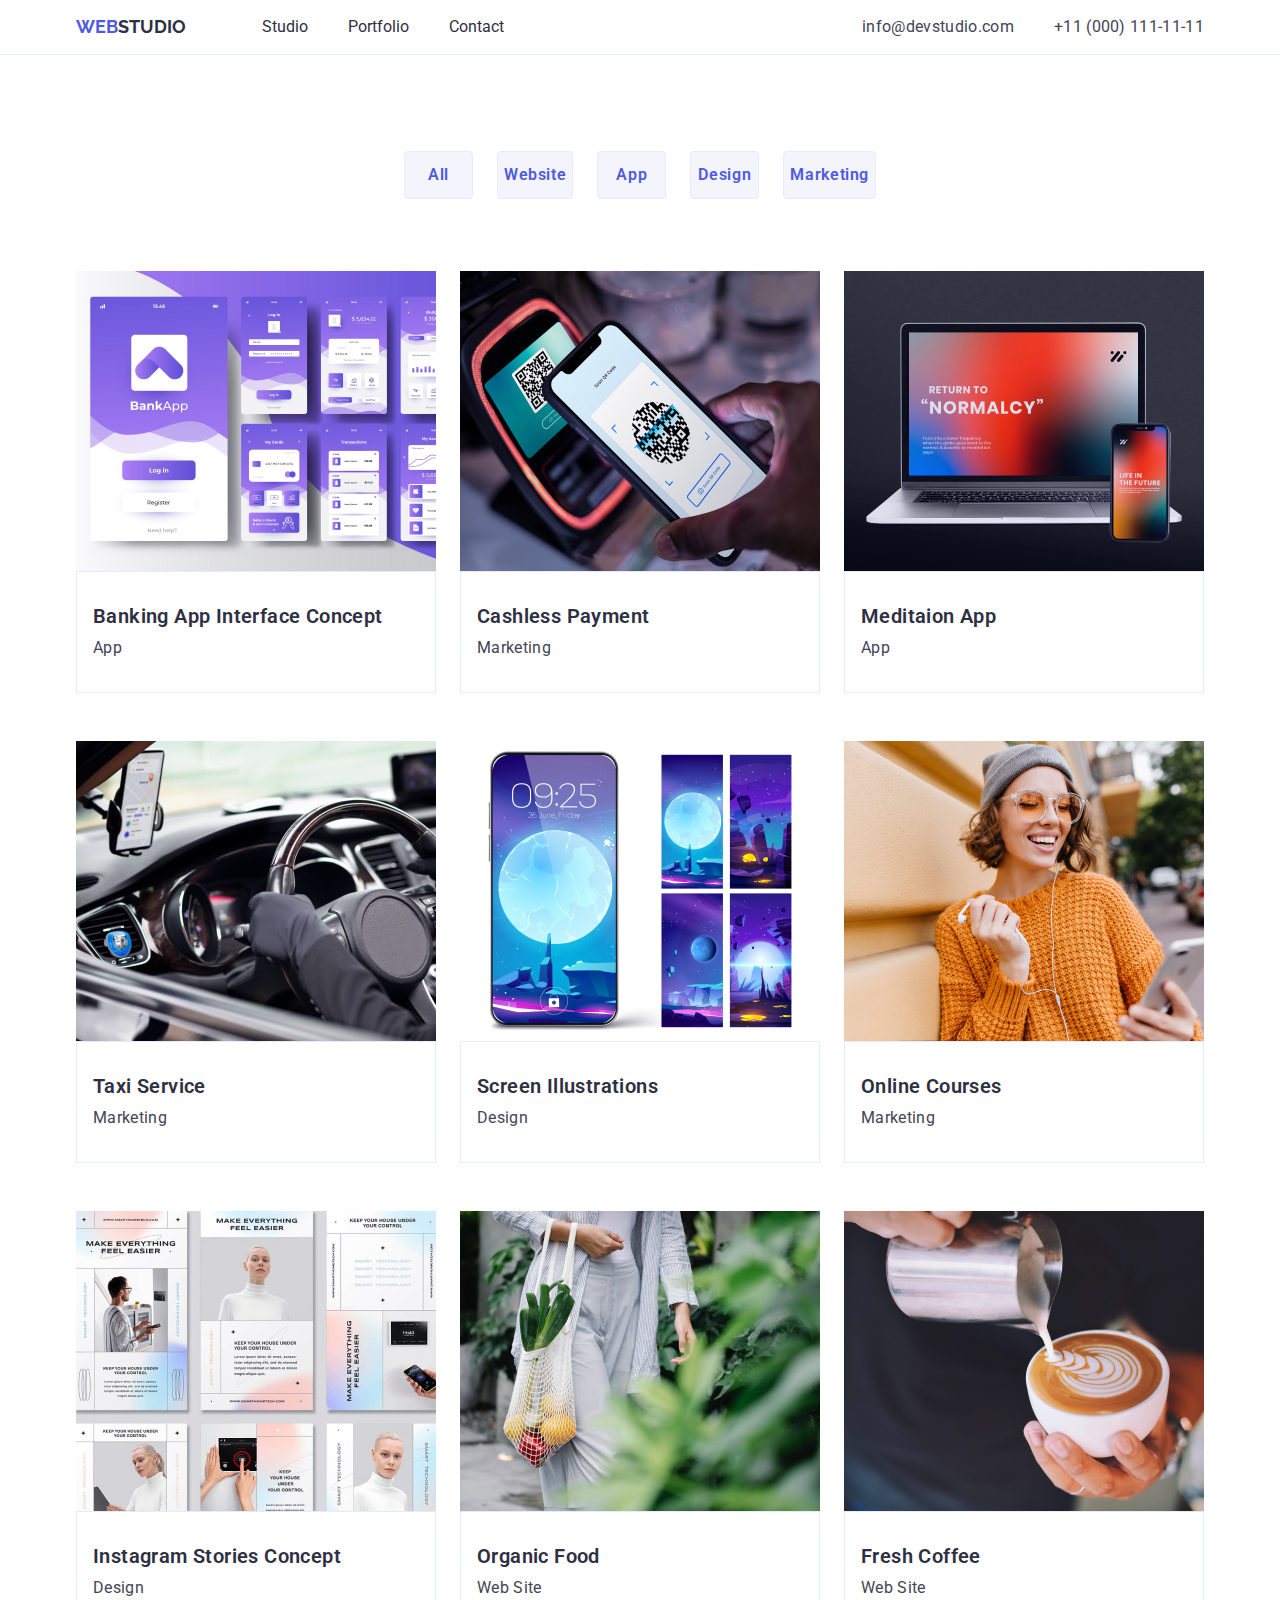
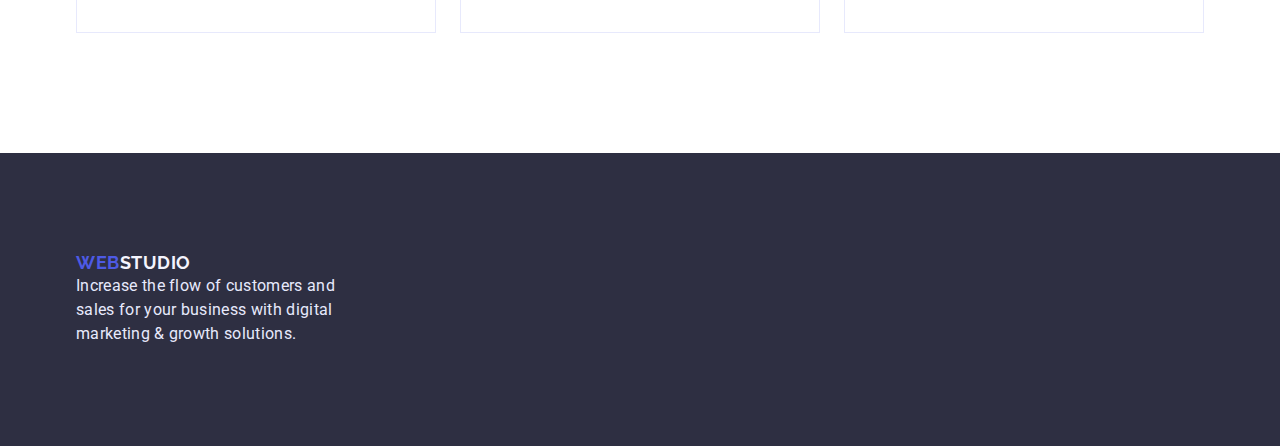
==== commit 6f7e37a0: "hw3 fin" ====
--- a/portfolio.html
+++ b/portfolio.html
@@ -15,7 +15,7 @@
    
     <!--header-->
     <header class="header">
-        <nav class="container">
+        <nav class="container-header">
             <a href="./index.html" class="logo">Web<span class="logo-studio">Studio</span></a>
             
                 <ul class="nav-list">
--- a/css/styles.css
+++ b/css/styles.css
@@ -21,7 +21,7 @@
 *, ::after,::before{
     box-sizing: border-box;
 }
-/*blocking header margins*/
+/*blocking styles*/
 img {
     display: block;
 }
@@ -37,13 +37,18 @@
    
 }
 /*container*/
+.container-header{
+    width: 1158px;
+    margin-left: auto;
+    margin-right: auto;
+    padding: 15px 15px;
+}
 .container{
     width: 1158px;
     margin-left: auto;
     margin-right: auto;
-    padding: 15px 15px;
-    
-   
+    padding-right: 15px;
+    padding-left: 15px;
 }
 .container-footer{
     width: 1158px;
@@ -51,12 +56,13 @@
     margin-right: auto;
     padding-top: 100px;
     padding-bottom: 100px;
-    padding: 15px 15px;
+    padding-right: 15px;
+    padding-left: 15px;
 }
 /*logo, contacts and nav*/
 .header{
     border-bottom: 1px solid #E7E9FC;
-    box-shadow:  0px 2px 1px rgba(46, 47, 66, 0.08), 0px 1px 1px rgba(46, 47, 66, 0.16), 0px 1px 6px rgba(46, 47, 66, 0.08);
+  
 }
 nav{
     display: flex;
@@ -125,8 +131,6 @@
 /*footer*/
 .footer{
     background: var(--title-text-color);
-    
-
 }
 .footer-logo{
     font-family: 'Raleway', sans-serif;
@@ -299,14 +303,6 @@
     border-radius: 4px;
     overflow: hidden;
 }
-
-/*.teamcards-list li:not(:last-child){
-   margin-right: 24px;
-}
-.teamcards-member{
-    list-style-type: none;
-    flex-basis: 264px;
-}*/
 /*-------------portfolio.html styles-------------*/
 /*buttons and image lists*/
 .hidden{
@@ -330,6 +326,9 @@
 .button-list-member{
 list-style-type: none;
 }
+.button-list-member:not(:last-child){
+    margin-right: 24px;
+}
 .portfolio-button{
     font-family: 'Roboto', sans-serif;
     font-weight: 600;
@@ -344,59 +343,54 @@
     min-width: 69px;
     height: 48px;
 }
+/*image-list portfolio.html*/
 .image-list{
     display: flex;
     margin: 0;
     list-style: none;
     flex-wrap: wrap;
-}
-.image-list > .image-list-member:nth-child(-n+3){
-    margin-top: 72px;
-}
+    padding-bottom: 120px;
+}
+
 .image-list > .image-list-member:nth-last-child(-n+6){
     margin-top: 48px;
 
 }
 .image-list-member{
     list-style-type: none;
+    flex-basis: 360px;
 }
 .image-list-member:not(:nth-child(3n+1)){
     margin-left: 24px;
 }
-
-.image{
-    width: 360px;
-}
 .image-title{
     font-weight: 600;
     font-size: 20px;
     line-height: 1.2;
     letter-spacing: 0.02em;
     color: var(--title-text-color);
+    padding-left: 16px;
 }
 .image-type{
     font-size: 16px;
     line-height: 1.5;
     letter-spacing: 0.02em;
     color: var(--text-color);
-    
+    padding-left: 16px;
 }
 .image-card-content{
     display: flex;
     flex-direction: column;
     justify-content: center;
     align-items: flex-start;
-    
+    width: 360px;
     padding-top: 32px;
     padding-bottom: 32px;
     gap: 8px;
-}
-.image-card{
-    width: 360px;
-    height: 420px;
-    background: #FFFFFF;
     border: 1px solid #E7E9FC;
 }
+/*border */
+
 /*-------------hover and active styles for both pages-------------*/
 .nav-link:hover{
     color: var(--active-color);
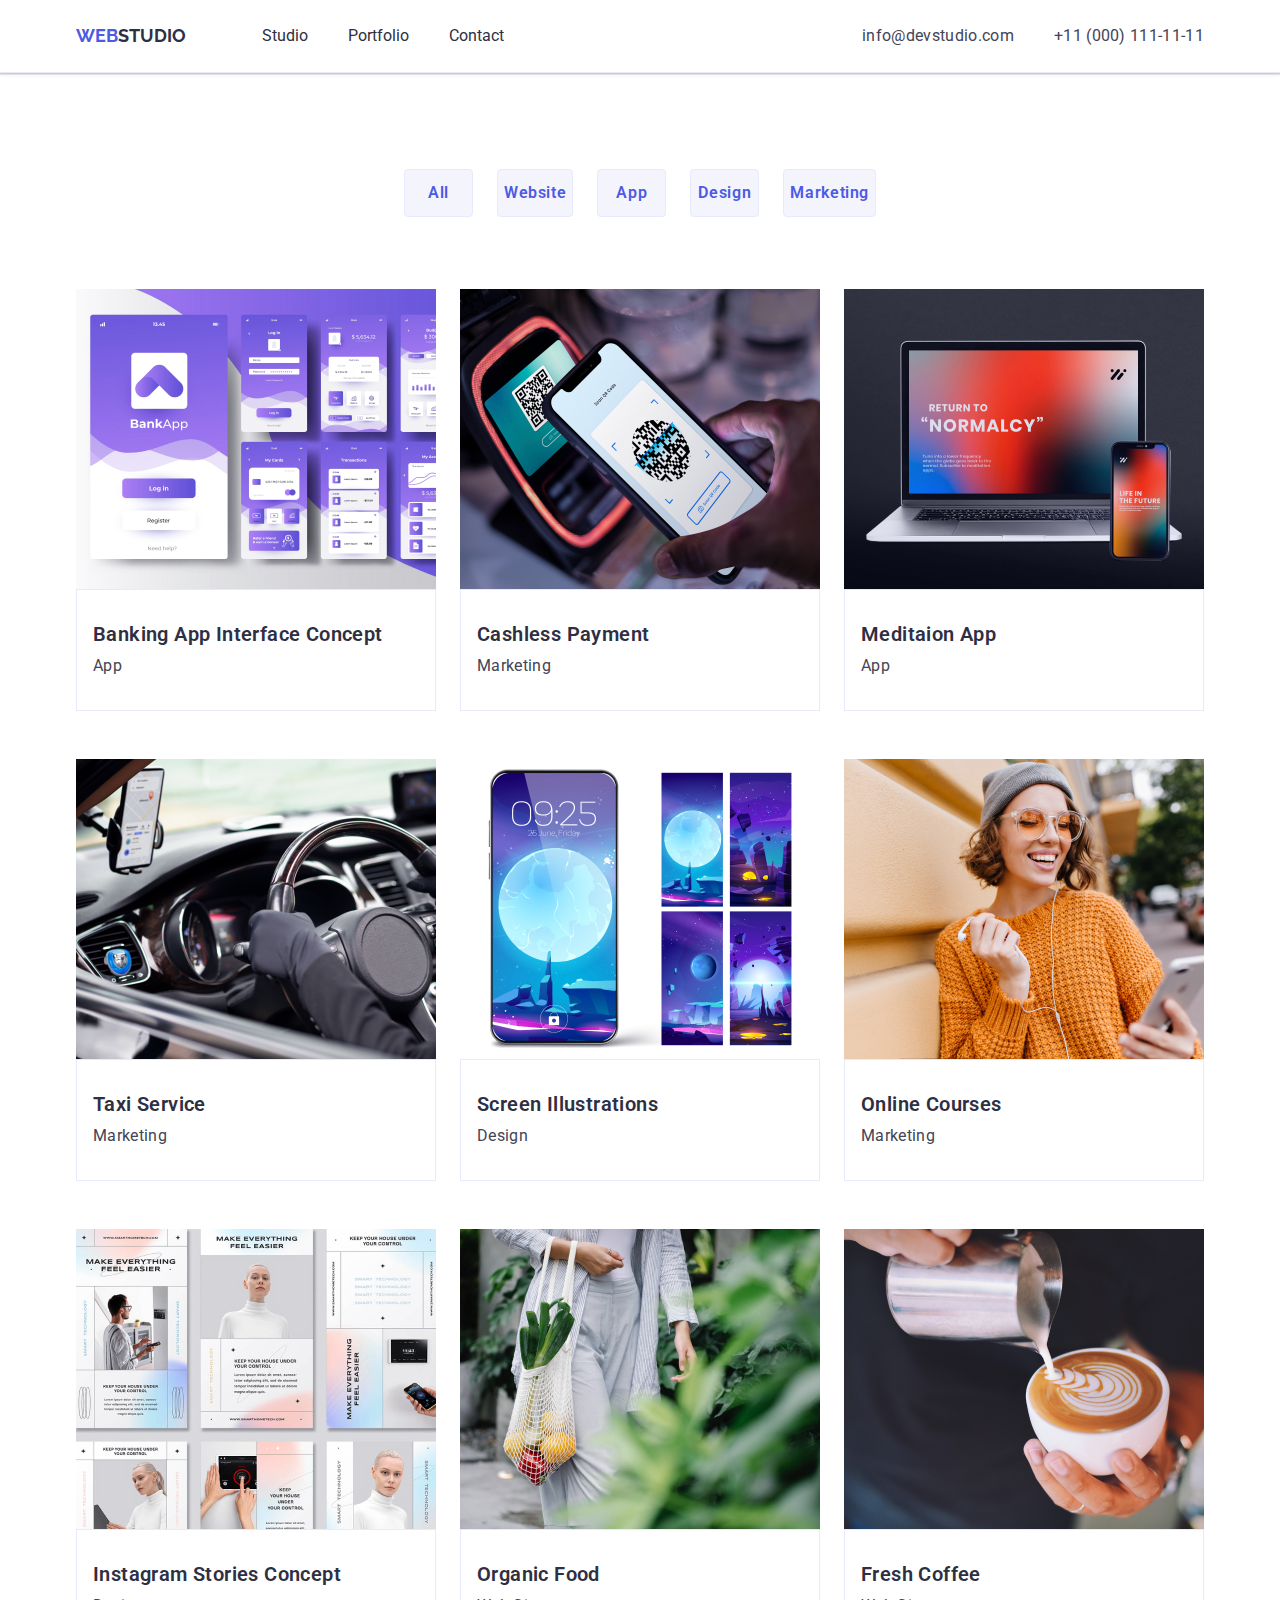
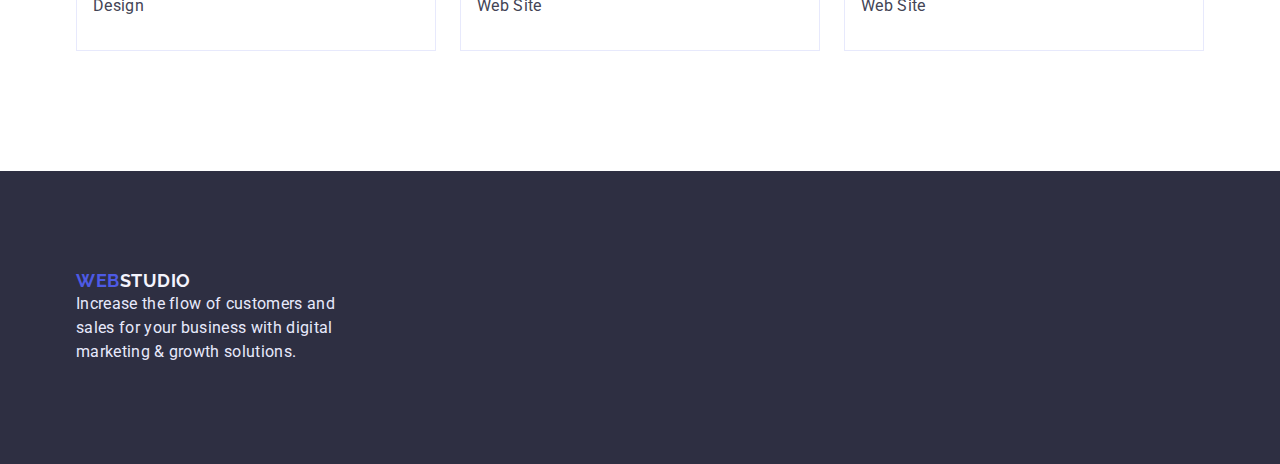
==== commit cc5814ae: "portfolio header fix hw3 fin" ====
--- a/portfolio.html
+++ b/portfolio.html
@@ -15,7 +15,9 @@
    
     <!--header-->
     <header class="header">
-        <nav class="container-header">
+        <div class="container-header">
+            <div class="header-block">
+        <nav>
             <a href="./index.html" class="logo">Web<span class="logo-studio">Studio</span></a>
             
                 <ul class="nav-list">
@@ -23,12 +25,13 @@
                     <li class="nav-member"><a href ="./portfolio.html" class="nav-link">Portfolio</a></li>
                     <li class="nav-member"><a href ="./contact.html" class="nav-link">Contact</a></li>
                 </ul>
-                <ul class="contacts">
-                    <li class="contacts-member"><a href="mailto:info@devstudio.com" class="contacts-link">info@devstudio.com</a></li>
-                    <li class="contacts-member"><a href="tel:+11(000)111-11-11" class="contacts-link">+11 (000) 111-11-11</a></li>
-                </ul>
             </nav>
-       
+            <ul class="contacts">
+                <li class="contacts-member"><a href="mailto:info@devstudio.com" class="contacts-link">info@devstudio.com</a></li>
+                <li class="contacts-member"><a href="tel:+11(000)111-11-11" class="contacts-link">+11 (000) 111-11-11</a></li>
+            </ul>
+        </div>
+        </div>
     </header>   
     <!--main-->
     <main>
--- a/css/styles.css
+++ b/css/styles.css
@@ -39,9 +39,9 @@
 /*container*/
 .container-header{
     width: 1158px;
-    margin-left: auto;
-    margin-right: auto;
-    padding: 15px 15px;
+    margin: 0 auto;
+    padding-left: 15px;
+    padding-right: 15px;
 }
 .container{
     width: 1158px;
@@ -54,15 +54,20 @@
     width: 1158px;
     margin-left: auto;
     margin-right: auto;
-    padding-top: 100px;
-    padding-bottom: 100px;
     padding-right: 15px;
     padding-left: 15px;
 }
 /*logo, contacts and nav*/
 .header{
     border-bottom: 1px solid #E7E9FC;
-  
+    padding-top: 24px;
+    padding-bottom: 24px;
+    box-shadow: 0px 2px 1px rgb(46 47 66 / 8%), 0px 1px 1px rgb(46 47 66 / 16%), 0px 1px 6px rgb(46 47 66 / 8%);
+}
+.header-block{
+    display: flex;
+    justify-content: space-between;
+    align-items: center;
 }
 nav{
     display: flex;
@@ -110,8 +115,10 @@
     margin-right: 40px;
 }
 .contacts{
-    margin-left: auto;
-    
+   display: flex;
+   list-style: none;
+   padding-left: 0;
+  
 }
 .contacts-member{
     list-style-type: none;
@@ -131,6 +138,8 @@
 /*footer*/
 .footer{
     background: var(--title-text-color);
+    padding-top: 100px;
+    padding-bottom: 100px;
 }
 .footer-logo{
     font-family: 'Raleway', sans-serif;
@@ -176,8 +185,11 @@
 .banner{
     background: var(--title-text-color);
     text-align: center;
-    
-   
+}
+.banner-content{
+    padding-bottom: 192px;  
+    padding-top: 192px;
+
 }
 .banner-logo{
     font-weight: 600;
@@ -185,9 +197,8 @@
     line-height: 1.07;
     letter-spacing: 0.02em;
     color: var(--standard-white-color);
-    margin-bottom: 48px;
-    padding-top: 192px;
-
+    padding-bottom: 48px;
+   
 }
 /*button index.html*/
 .button{
@@ -204,12 +215,12 @@
     cursor: pointer;
     width: 170px;
     height: 51px;
-    margin-bottom: 192px;  
-    }
+   
+}
 /*important-points index.html*/
 .important-points{
     display:flex;
-    padding-top: 120px;
+    
     flex-wrap: nowrap;
   
 }
@@ -218,6 +229,7 @@
 .important-points-member{
     list-style-type: none;
     width: 264px;
+    padding-top: 120px;
 }
 .important-points li:not(:last-child){
     margin-right: 24px;
@@ -246,7 +258,7 @@
     letter-spacing: 0.02em;
     text-transform: capitalize;
     color: var(--title-text-color);
-    padding-bottom: 72px;
+    margin-bottom: 72px;
     padding-top: 120px;
 }
 .activities-list{
@@ -282,17 +294,17 @@
     justify-content: center;
     align-items: center;
     gap: 8px;
-    }
+}
 
 .teamcards-list{
     display: flex;
     margin: 0;
     list-style: none;
     flex-wrap: nowrap;
+    margin-top: 72px;
 }
 .teamcards-list > .teamcards-member{
     flex-basis: 264px;
-    margin-top: 72px;
     margin-bottom: 120px;
 }
 .teamcards-list > .teamcards-member:not(:first-child){
@@ -320,7 +332,7 @@
 .button-list{
     display: flex;
     padding-top: 96px;
-    padding-bottom: 72px;
+    margin-bottom: 72px;
     justify-content: center ;
 }
 .button-list-member{
@@ -362,21 +374,6 @@
 }
 .image-list-member:not(:nth-child(3n+1)){
     margin-left: 24px;
-}
-.image-title{
-    font-weight: 600;
-    font-size: 20px;
-    line-height: 1.2;
-    letter-spacing: 0.02em;
-    color: var(--title-text-color);
-    padding-left: 16px;
-}
-.image-type{
-    font-size: 16px;
-    line-height: 1.5;
-    letter-spacing: 0.02em;
-    color: var(--text-color);
-    padding-left: 16px;
 }
 .image-card-content{
     display: flex;
@@ -388,7 +385,24 @@
     padding-bottom: 32px;
     gap: 8px;
     border: 1px solid #E7E9FC;
-}
+    padding-left: 16px;
+}
+.image-title{
+    font-weight: 600;
+    font-size: 20px;
+    line-height: 1.2;
+    letter-spacing: 0.02em;
+    color: var(--title-text-color);
+   
+}
+.image-type{
+    font-size: 16px;
+    line-height: 1.5;
+    letter-spacing: 0.02em;
+    color: var(--text-color);
+   
+}
+
 /*border */
 
 /*-------------hover and active styles for both pages-------------*/
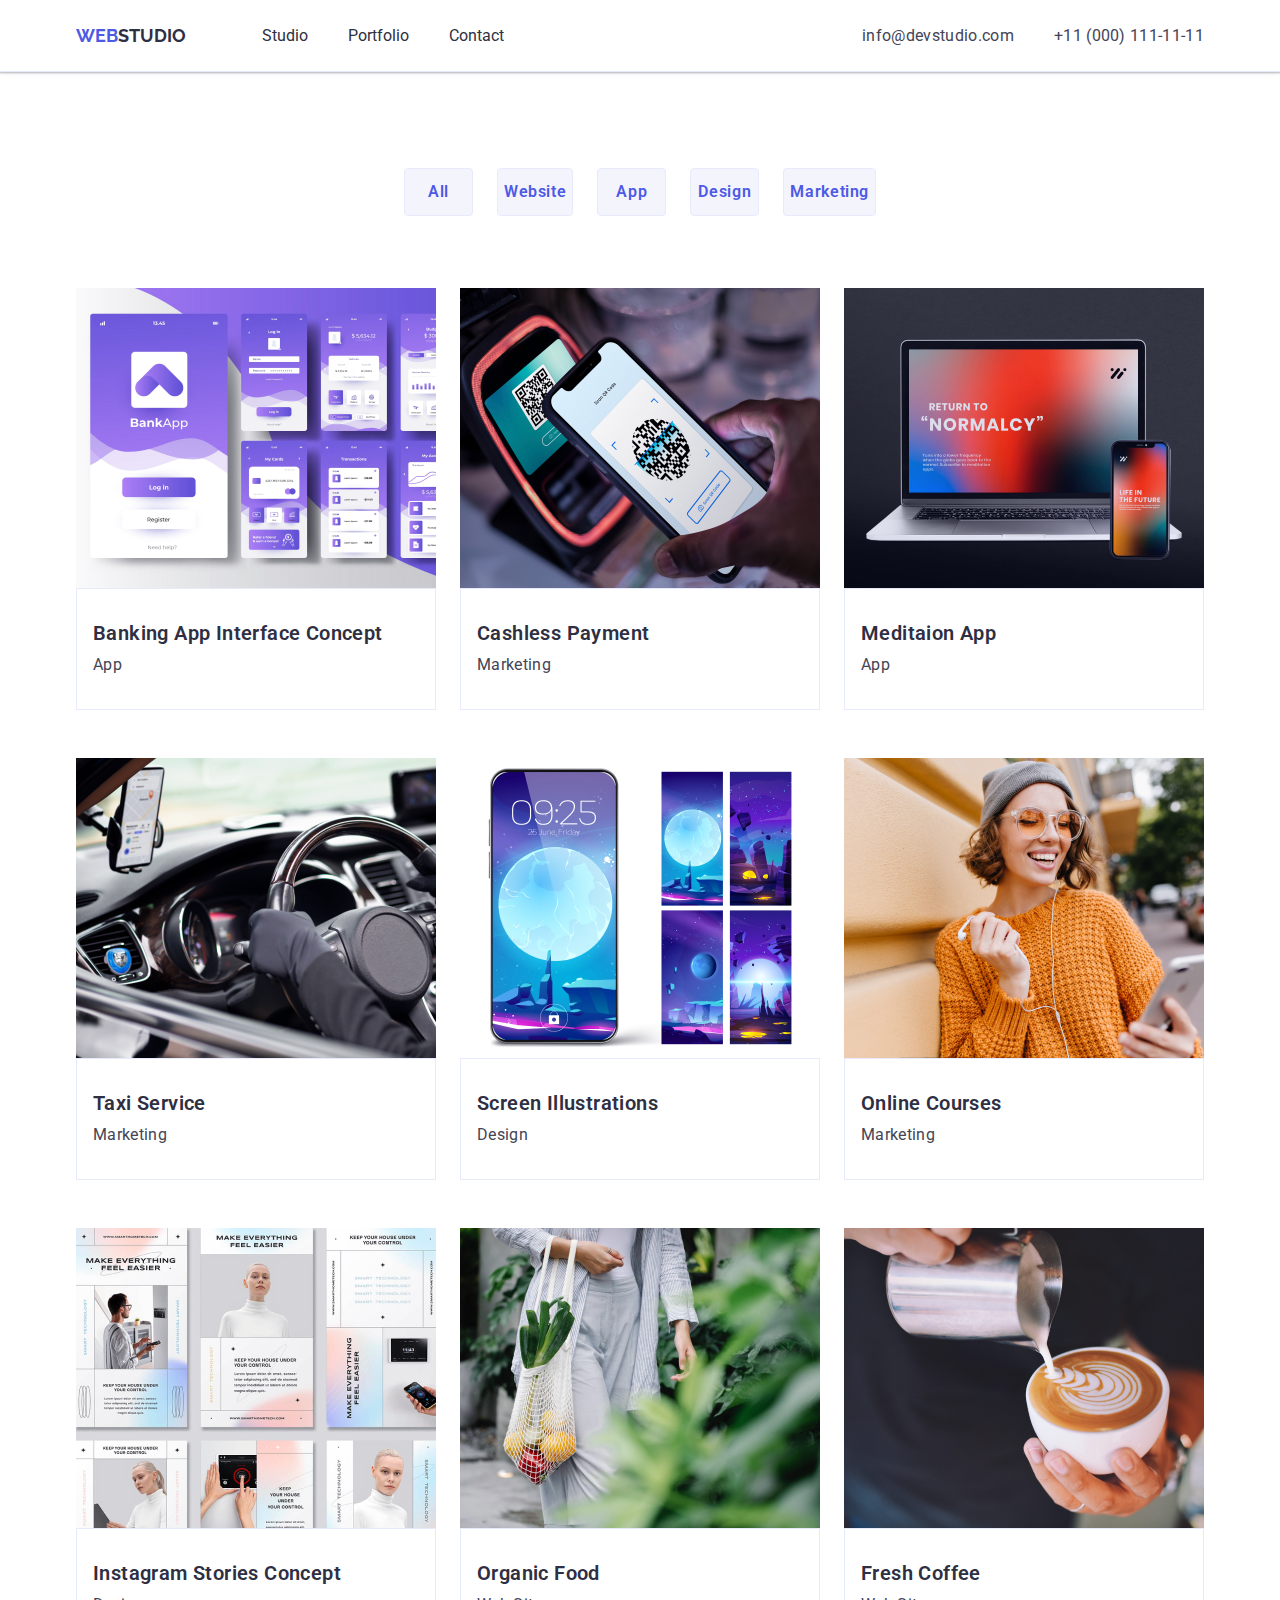
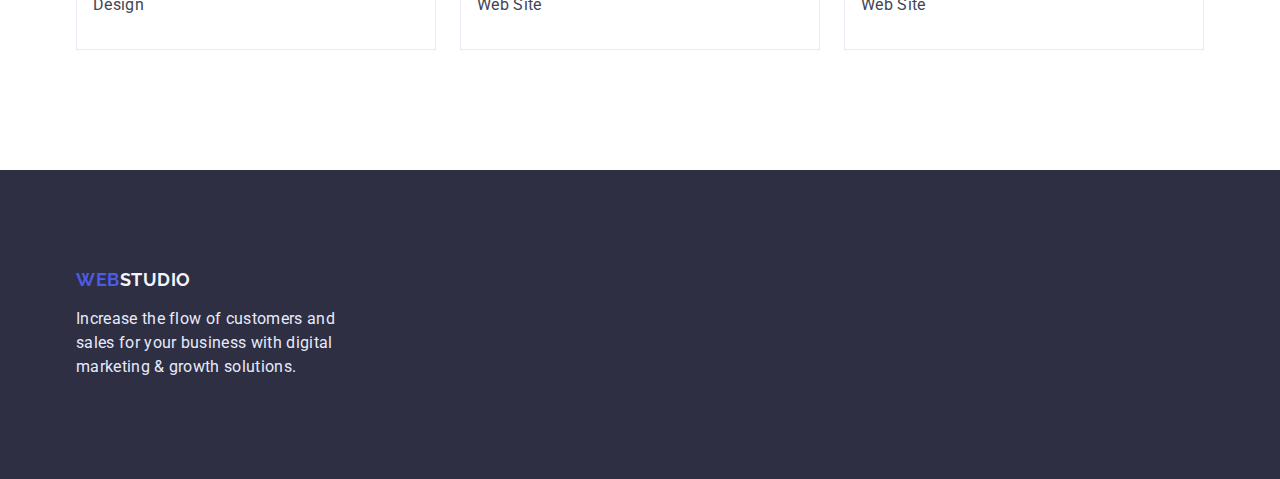
==== commit 1f3e61b6: "sections fix" ====
--- a/portfolio.html
+++ b/portfolio.html
@@ -35,6 +35,7 @@
     </header>   
     <!--main-->
     <main>
+        <section class="portfolio">
         <div class="container">
             <h1 class="hidden"></h1>
             <ul class="button-list">
@@ -137,13 +138,18 @@
             </li>
             </ul>
         </div>
+        </section>
     </main>
     <!--footer-->
     <footer class="footer">
         <div class="container-footer">
-            <a href="./index.html" class="footer-logo">Web<span class="footer-logo-studio">Studio</span></a>
+            <div class="footer-content">
+            <div class="footer-logo">
+            <a href="./index.html" class="footer-web">Web<span class="footer-studio">Studio</span></a>
+            </div>
             <p class="footer-text"> Increase the flow of customers and sales for your business 
             with digital marketing & growth solutions.</p>
+            </div>
         </div>
     </footer>
 </body>
--- a/css/styles.css
+++ b/css/styles.css
@@ -61,7 +61,7 @@
 .header{
     border-bottom: 1px solid #E7E9FC;
     padding-top: 24px;
-    padding-bottom: 24px;
+    padding-bottom: 23px;
     box-shadow: 0px 2px 1px rgb(46 47 66 / 8%), 0px 1px 1px rgb(46 47 66 / 16%), 0px 1px 6px rgb(46 47 66 / 8%);
 }
 .header-block{
@@ -142,6 +142,9 @@
     padding-bottom: 100px;
 }
 .footer-logo{
+    padding-bottom: 16px;
+}
+.footer-web{
     font-family: 'Raleway', sans-serif;
     font-weight: 700;
     font-size: 18px;
@@ -155,7 +158,7 @@
     height: 22px;
     
 }
-.footer-logo-studio{
+.footer-studio{
     font-family: 'Raleway', sans-serif;
     font-weight: 700;
     font-size: 18px;
@@ -176,8 +179,7 @@
     letter-spacing: 0.02em;
     color: var(--accent-color);
     width: 264px;
-    height: 72px;
-   
+    
 }
 
  /*-------------index.html styles-------------*/
@@ -185,11 +187,8 @@
 .banner{
     background: var(--title-text-color);
     text-align: center;
-}
-.banner-content{
     padding-bottom: 192px;  
     padding-top: 192px;
-
 }
 .banner-logo{
     font-weight: 600;
@@ -197,7 +196,7 @@
     line-height: 1.07;
     letter-spacing: 0.02em;
     color: var(--standard-white-color);
-    padding-bottom: 48px;
+    margin-bottom: 48px;
    
 }
 /*button index.html*/
@@ -218,18 +217,18 @@
    
 }
 /*important-points index.html*/
+.important-points-section{
+    padding-top: 120px;
+
+}
 .important-points{
     display:flex;
-    
     flex-wrap: nowrap;
   
 }
-
-
 .important-points-member{
     list-style-type: none;
     width: 264px;
-    padding-top: 120px;
 }
 .important-points li:not(:last-child){
     margin-right: 24px;
@@ -250,6 +249,10 @@
     color: var(--text-color);
 }
 /*activities index.html*/
+.activities{
+    padding-top: 120px;
+    padding-bottom: 120px;
+}
 .activities-title{
     font-weight: 600;
     font-size: 36px;
@@ -259,10 +262,10 @@
     text-transform: capitalize;
     color: var(--title-text-color);
     margin-bottom: 72px;
-    padding-top: 120px;
+    
 }
 .activities-list{
-    padding-bottom: 120px;
+   
     display: flex;
 }
 .activities-member{
@@ -274,6 +277,8 @@
 /*teamcards index.html*/
 .teamcards{
     background: var(--light-white-color);
+    padding-top: 120px;
+    padding-bottom: 120px;
 }
 .teamcards-title{
     font-weight: 600;
@@ -283,8 +288,7 @@
     letter-spacing: 0.02em;
     text-transform: capitalize;
     color: var(--title-text-color);
-    padding-top: 120px;
-    padding-bottom: 72px;
+    margin-bottom: 72px;
     
 }
 .teamcard-content{
@@ -294,6 +298,7 @@
     justify-content: center;
     align-items: center;
     gap: 8px;
+    background-color: var(--standard-white-color);
 }
 
 .teamcards-list{
@@ -301,11 +306,11 @@
     margin: 0;
     list-style: none;
     flex-wrap: nowrap;
-    margin-top: 72px;
+    
 }
 .teamcards-list > .teamcards-member{
     flex-basis: 264px;
-    margin-bottom: 120px;
+    
 }
 .teamcards-list > .teamcards-member:not(:first-child){
     margin-left: 24px;
@@ -316,6 +321,11 @@
     overflow: hidden;
 }
 /*-------------portfolio.html styles-------------*/
+/*section*/
+.portfolio{
+    padding-top: 96px;
+    padding-bottom: 120px;
+}
 /*buttons and image lists*/
 .hidden{
     position: absolute;
@@ -331,7 +341,6 @@
 }
 .button-list{
     display: flex;
-    padding-top: 96px;
     margin-bottom: 72px;
     justify-content: center ;
 }
@@ -361,7 +370,7 @@
     margin: 0;
     list-style: none;
     flex-wrap: wrap;
-    padding-bottom: 120px;
+    
 }
 
 .image-list > .image-list-member:nth-last-child(-n+6){
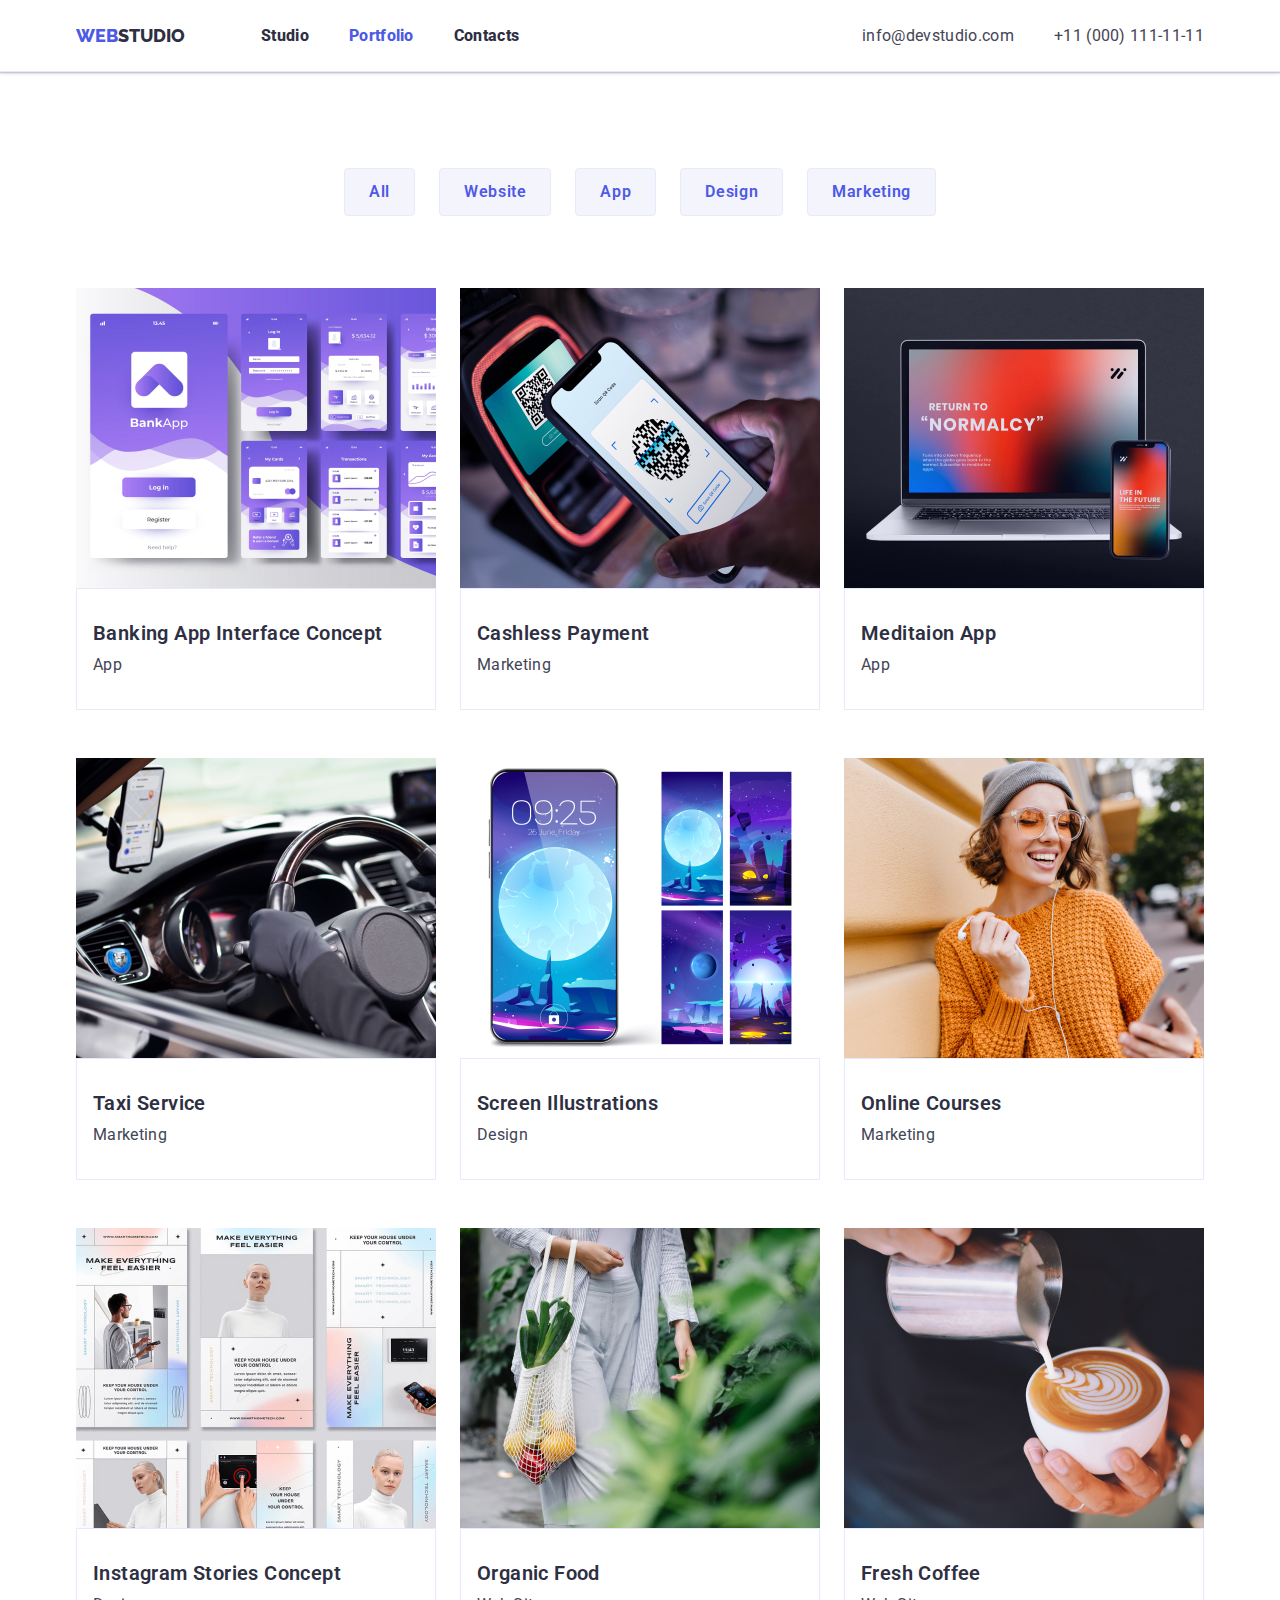
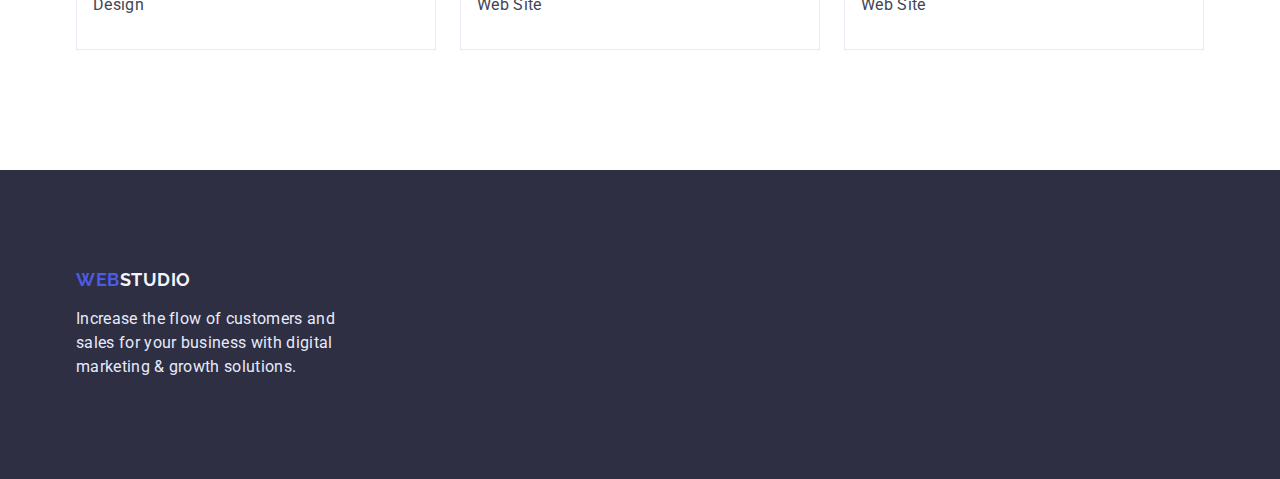
==== commit 85d28d4b: "header changes 2" ====
--- a/portfolio.html
+++ b/portfolio.html
@@ -7,7 +7,7 @@
     <title>Portfolio</title>
     <link rel="preconnect" href="https://fonts.googleapis.com">
     <link rel="preconnect" href="https://fonts.gstatic.com" crossorigin>
-    <link href="https://fonts.googleapis.com/css2?family=Raleway:wght@700&family=Roboto:wght@400;500;700;900&display=swap" rel="stylesheet">    
+    <link href="https://fonts.googleapis.com/css2?family=Raleway:wght@700;800&family=Roboto:wght@400;500;700;900&display=swap" rel="stylesheet">
     <link rel="stylesheet" href="https://cdnjs.cloudflare.com/ajax/libs/modern-normalize/1.0.0/modern-normalize.min.css"/>
     <link rel="stylesheet" href="css/styles.css">
 </head>
@@ -22,8 +22,8 @@
             
                 <ul class="nav-list">
                     <li class="nav-member"><a href ="./index.html" class="nav-link">Studio</a></li>
-                    <li class="nav-member"><a href ="./portfolio.html" class="nav-link">Portfolio</a></li>
-                    <li class="nav-member"><a href ="./contact.html" class="nav-link">Contact</a></li>
+                    <li class="nav-member"><a href ="./portfolio.html" class="nav-link-current">Portfolio</a></li>
+                    <li class="nav-member"><a href ="./contact.html" class="nav-link">Contacts</a></li>
                 </ul>
             </nav>
             <ul class="contacts">
--- a/css/styles.css
+++ b/css/styles.css
@@ -82,17 +82,17 @@
 .logo{
     font-family: 'Raleway', sans-serif;
   
-    font-weight: 700;
+    font-weight: 800;
     font-size: 18px;
     line-height: 1.3;
     color: var(--active-color);
     text-decoration: none;
     text-transform: uppercase;
-
+    padding-bottom: 1px;
 }
 .logo-studio{
     font-family: 'Raleway', sans-serif;
-    font-weight: 700;
+    font-weight: 800;
     font-size: 18px;
     line-height: 1.3;
     color: var(--title-text-color);
@@ -103,13 +103,21 @@
 .nav-link{
     color: var(--title-text-color);
     text-decoration: none;
+    font-size: 16px;
+    line-height: 0.66;
+    letter-spacing: 0.02em;
+    font-weight: 800;
+    color: var(--title-text-color);
+    display: block;
 }
 .nav-member{
     list-style-type: none;  
     display: block;  
+    
 }
 .nav-list{
     margin-left: 76px;
+    
 }
 .nav-list li:not(:last-child){
     margin-right: 40px;
@@ -239,7 +247,7 @@
     line-height: 1.2;
     letter-spacing: 0.02em;
     color: var(--title-text-color);
-    padding-bottom: 8px;
+    margin-bottom: 8px;
     
 }
 .important-points-description{
@@ -361,7 +369,8 @@
     border: 1px solid var(--accent-color);
     border-radius: 4px;
     cursor: pointer;
-    min-width: 69px;
+    padding-left: 24px;
+    padding-right: 24px;
     height: 48px;
 }
 /*image-list portfolio.html*/
@@ -418,6 +427,16 @@
 .nav-link:hover{
     color: var(--active-color);
 }
+.nav-link-current{
+    color:var(--active-color);
+    text-decoration: none;
+    font-size: 16px;
+    line-height: 0.66;
+    letter-spacing: 0.02em;
+    font-weight: 800;
+   
+    display: block;
+}
 .contacts-link:hover{
     color: var(--active-color);
 }
